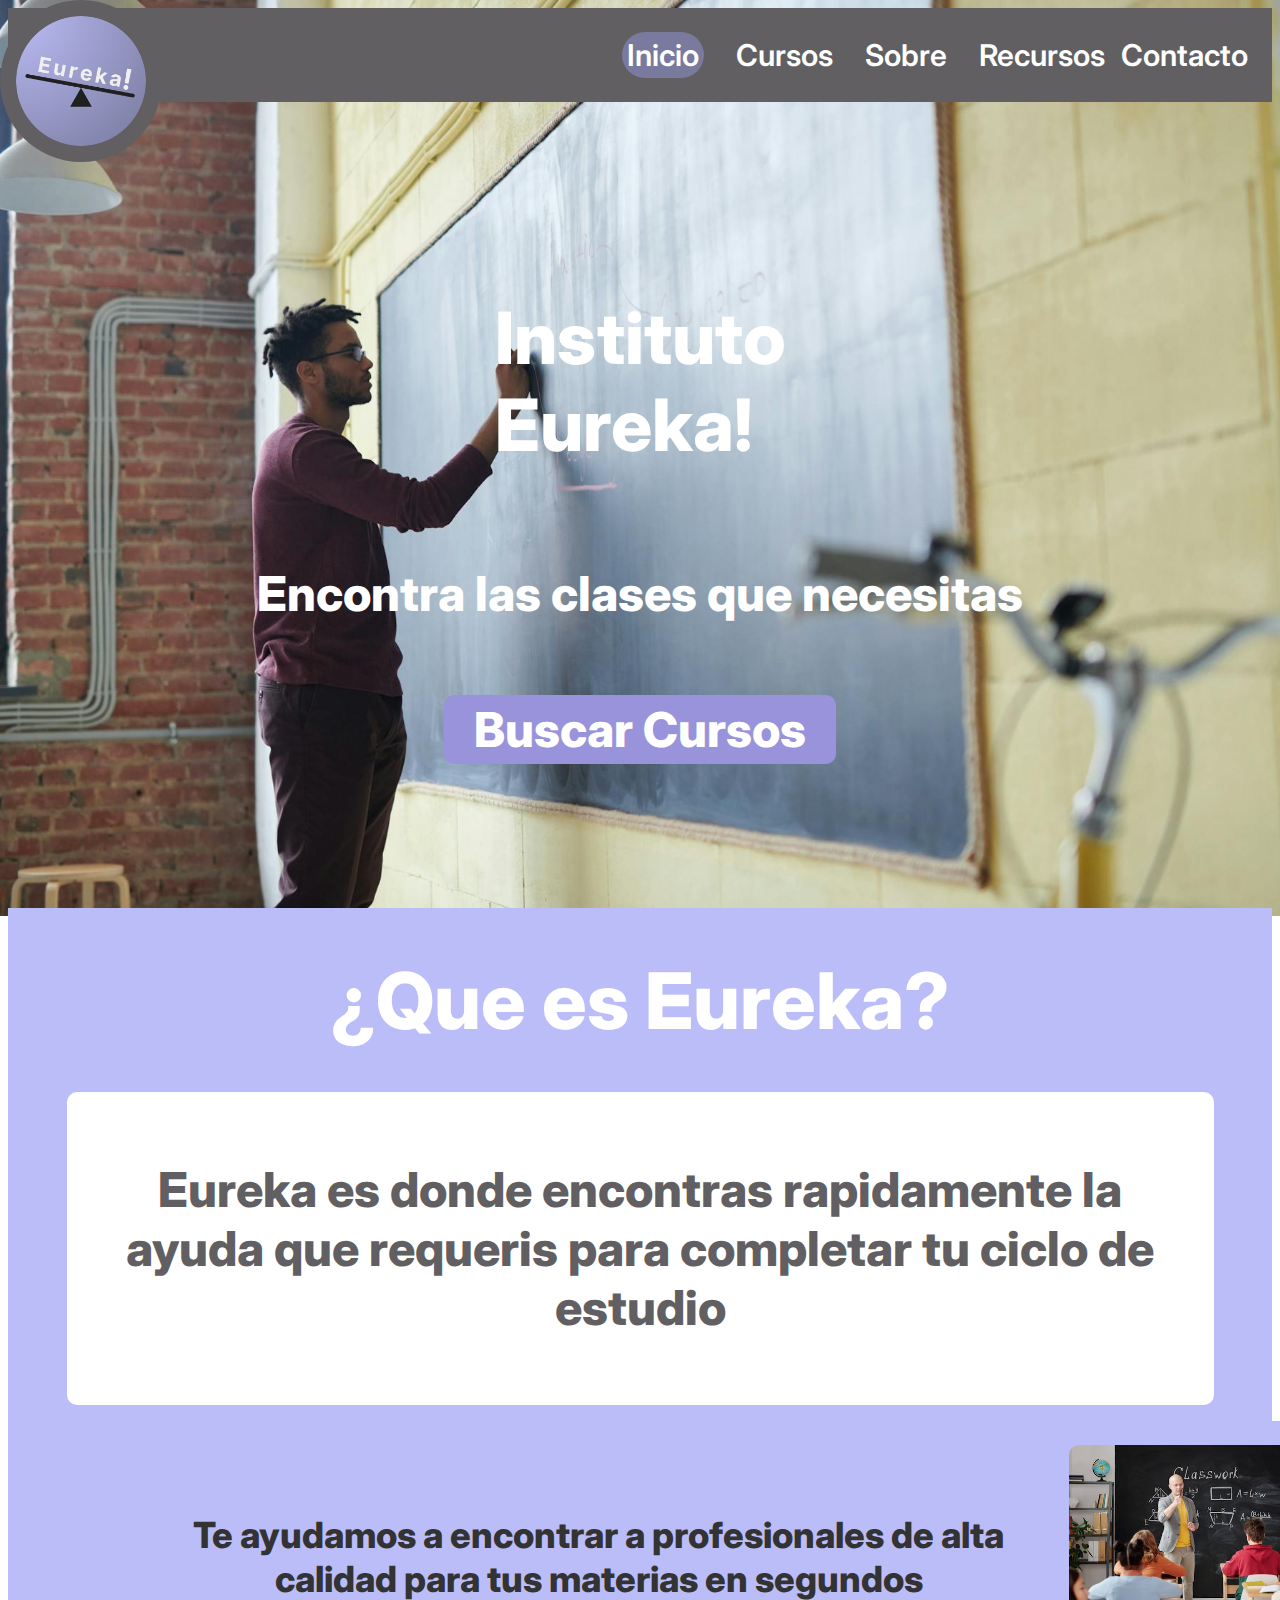
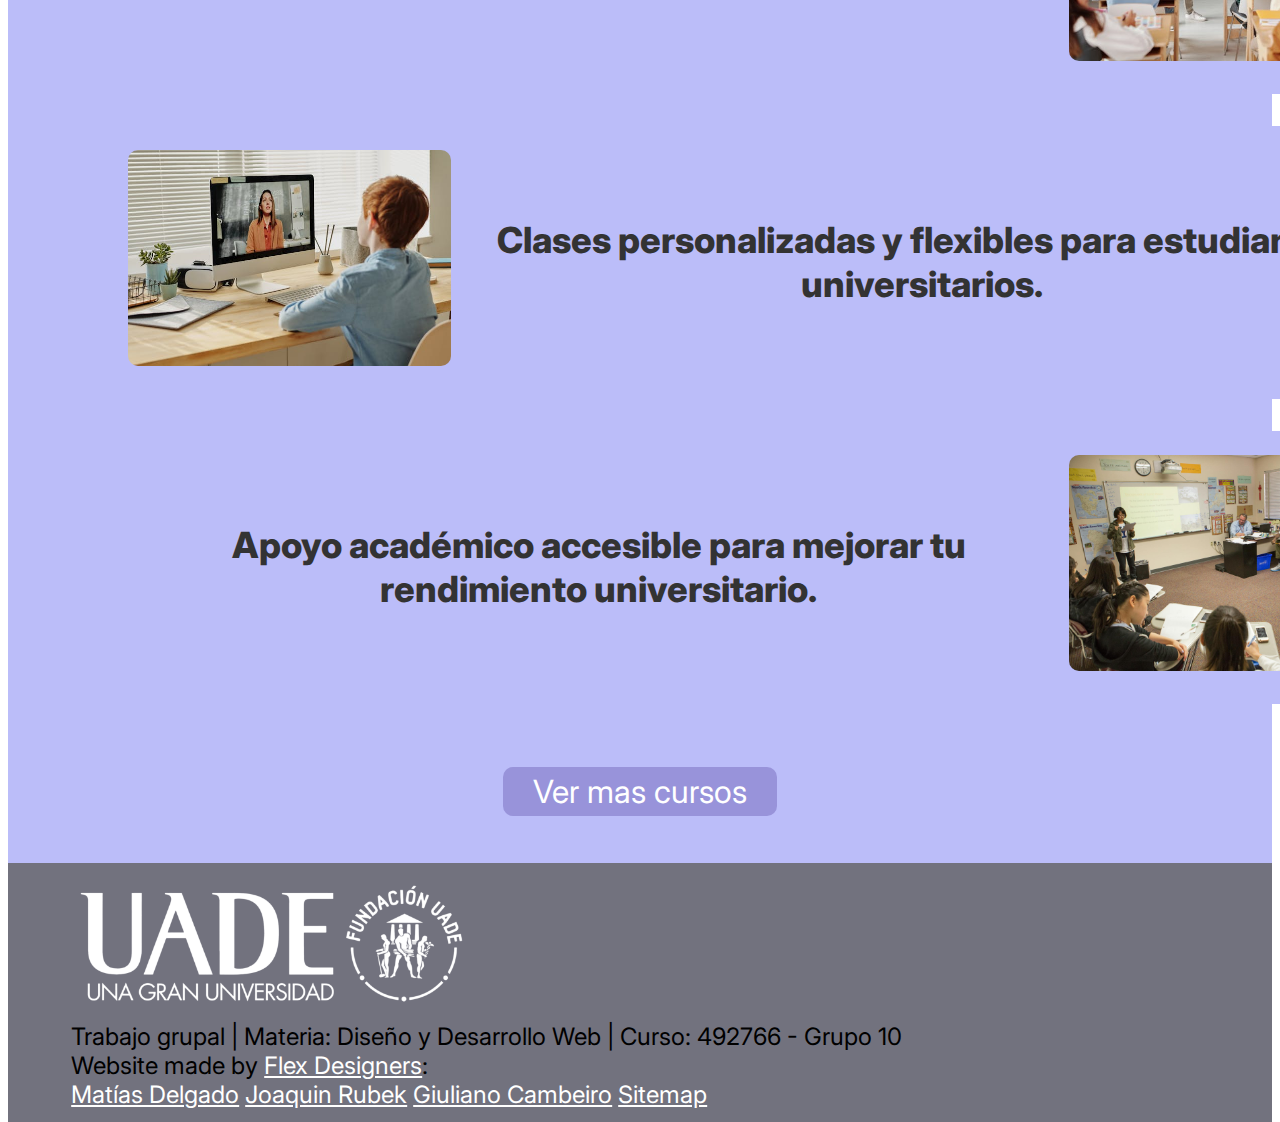
==== index.html @ 237bd8a9 "Creando footer nuevo" ====
<!DOCTYPE html>
<html lang="es">
  <head>
    <meta charset="UTF-8" />
    <meta name="viewport" content="width=device-width, initial-scale=1.0" />
    <link rel="icon" href="./assets/images/logo.ico" />
    <title>Inicio | Eureka!</title>
    <link rel="stylesheet" href="./styles/index.css" />
    <link rel="stylesheet" href="./styles/header.css" />
    <link rel="stylesheet" href="./styles/footer.css" />
    <link rel="stylesheet" href="./styles/general.css" />
  </head>
  <body class="container-general">
    <hgroup class="main-flex">
      <header class="header-mobile">
        <div
          class="collapse header-broad-container"
          id="navbarToggleExternalContent"
        >
          <ul class="header--container">
            <li class="active-menu"><a href="">Inicio</a></li>
            <li><a href="./pages/courses_tutors.html">Cursos</a></li>
            <li><a href="./pages/about.html">Sobre</a></li>
            <li><a href="./pages/resources.html">Recursos</a></li>
            <li><a href="./pages/faq_contact.html">Contacto</a></li>
          </ul>
        </div>
        <nav class="navbar navbar-dark">
          <div class="container-fluid header-collapsed-container">
            <button
              class="navbar-toggler"
              type="button"
              data-bs-toggle="collapse"
              data-bs-target="#navbarToggleExternalContent"
              aria-controls="navbarToggleExternalContent"
              aria-expanded="false"
              aria-label="Toggle navigation"
            >
              <span class="navbar-toggler-icon"></span>
            </button>
            <a href=""
              ><img src="./assets/images/logo.png" alt="logotipo de eureka"
            /></a>
          </div>
        </nav>
      </header>

      <header class="header-desktop">
        <nav class="header-desktop-container">
          <a href=""
            ><img src="./assets/images/logo.png" alt="logotipo de eureka"
          /></a>

          <ul class="header--container">
            <li class="active-menu"><a href="">Inicio</a></li>
            <li><a href="./pages/courses_tutors.html">Cursos</a></li>
            <li><a href="./pages/about.html">Sobre</a></li>
            <li><a href="./pages/resources.html">Recursos</a></li>
            <li><a href="./pages/faq_contact.html">Contacto</a></li>
          </ul>
        </nav>
      </header>

      <article class="wordings-container">
        <h1>Instituto<br />Eureka!</h1>
        <h3>Encontra las clases que necesitas</h3>
        <button>Buscar Cursos</button>
      </article>

      <!-- Empty div for flex positioning -->
      <div></div>
    </hgroup>
    <section class="info-container">
      <div id="eureka">
        <h2>¿Que es Eureka?</h2>
      </div>
      <div id="eureka-content">
        <p>
          Eureka es donde encontras rapidamente la ayuda que requeris para
          completar tu ciclo de estudio
        </p>
      </div>
      <div class="info-container--item">
        <div class="info-container--item-image">
          <img src="./assets/images/index/class.jpg" />
        </div>
        <div class="info-container--item-text">
          <p>
            Te ayudamos a encontrar a profesionales de alta calidad para tus
            materias en segundos
          </p>
        </div>
      </div>
      <div class="info-container--item">
        <div class="info-container--item-image">
          <img src="./assets/images/index/student.jpg" />
        </div>
        <div class="info-container--item-text">
          <p>
            Clases personalizadas y flexibles para estudiantes universitarios.
          </p>
        </div>
      </div>
      <div class="info-container--item">
        <div class="info-container--item-image">
          <img src="./assets/images/index/room_class.jpg" />
        </div>
        <div class="info-container--item-text">
          <p>
            Apoyo académico accesible para mejorar tu rendimiento universitario.
          </p>
        </div>
      </div>
      <div class="info-container-btn">
        <button class="button">Ver mas cursos</button>
      </div>
    </section>

    <footer class="footer-color">
      <div class="w-100">
        <div class="d-flex justify-content-between">
          <img
            src="./assets/images/logo-uade.png"
            alt="Logo de Universidad Argentina de la Empresa"
          />
          <p>
            Trabajo grupal | Materia: Diseño y Desarrollo Web | Curso: 492766 -
            Grupo 10
          </p>
        </div>
        <div class="d-flex justify-content-between">
          <p>
            Website made by
            <a
              href="https://mdelgadouade.github.io/DyDWeb_grupo10_servicios-profesionales/"
              target="_blank"
              >Flex Designers</a
            >:
          </p>
          <a
            href="https://mdelgadouade.github.io/SitioPortfolio/"
            target="_blank"
            >Matías Delgado</a
          >
          <a href="https://joacoru.github.io/tpo2/" target="_blank"
            >Joaquin Rubek</a
          >
          <a href="https://giuliano-camb.github.io/Portfolio--/" target="_blank"
            >Giuliano Cambeiro</a
          >
          <a href="./pages/sitemap.html">Sitemap</a>
        </div>
      </div>
    </footer>

    <link
      href="https://cdn.jsdelivr.net/npm/bootstrap@5.0.2/dist/css/bootstrap.min.css"
      rel="stylesheet"
      integrity="sha384-EVSTQN3/azprG1Anm3QDgpJLIm9Nao0Yz1ztcQTwFspd3yD65VohhpuuCOmLASjC"
      crossorigin="anonymous"
    />
    <script
      src="https://cdn.jsdelivr.net/npm/bootstrap@5.0.2/dist/js/bootstrap.bundle.min.js"
      integrity="sha384-MrcW6ZMFYlzcLA8Nl+NtUVF0sA7MsXsP1UyJoMp4YLEuNSfAP+JcXn/tWtIaxVXM"
      crossorigin="anonymous"
    ></script>
  </body>
</html>
---- styles/index.css ----
.container-general {
  background-position: top;
  background-image: url(../assets/images/index.jpg);
}

.wordings-container button {
  margin-top: 24px;
  font-weight: 800;
  padding: 5%;
  background-color: #9893da;
  border: none;
  font-size: 48px;
  padding: 5px 30px;
  color: #fff;
  border-radius: 10px;
}

.button {
  font-size: 48px;
  color: #fff;
  background-color: #9893da;
  border: none;
  padding: 5px 30px;
  border-radius: 10px;
}

.info-container {
  display: flex;
  flex-direction: column;
  width: 100%;
  text-align: center;
  background-color: #bbbdf9;
}

#eureka {
  display: flex;
  align-items: center;
  justify-content: center;
  padding: 32px;
  height: 120px;
}

#eureka h2 {
  font-size: 32px;
  font-weight: 800;
  color: #fff;
}

#eureka-content {
  background-color: #fff;
  padding: 20px 18px;
  color: #625f63;
  font-weight: 800;
}

.info-container--item {
  display: flex;
  flex-direction: column;
  width: 100%;
  background-color: #bbbdf9;
  padding: 0 24px;
}

.info-container--item-image img {
  width: 323px;
  height: 216px;
  border-radius: 10px;
}

.info-container--item-image {
  margin: 24px 0;
}

.info-container--item-text {
  color: #333;
  font-weight: 800;
  line-height: 1.2;
  padding: 0 16px;
}

.info-container-btn {
  display: flex;
  align-items: center;
  justify-content: center;
  padding: 47px;
}

.info-container-btn button {
  font-size: 32px;
}

@media only screen and (min-width: 950px) {
  .info-container--item {
    flex-direction: row;
    align-items: center;
    padding: 0 120px;
    font-size: 36px;
    margin-top: 16px;
    margin-bottom: 16px;
  }

  section .info-container--item:nth-of-type(odd) {
    display: flex;
    flex-direction: row-reverse;
  }

  #eureka-content {
    max-width: 1111px;
    border-radius: 10px;
    align-self: center;
    font-size: 48px;
    font-weight: 800;
  }

  #eureka h2 {
    font-size: 78px;
    font-weight: 800;
  }
}
---- styles/header.css ----
.header-mobile {
  width: 100%;
  background-color: #625f63;
}

.header-desktop {
  width: 100%;
  display: none;
  background-color: #625f63;
}

.header-collapsed-container {
  display: flex;
  flex-direction: row-reverse;
  padding: 0 !important;
  margin: 0 !important;
}

.header-collapsed-container img {
  width: clamp(80px, 10%, 140px);
  position: absolute;
  top: 0;
  left: 0;
  padding: 0.5rem;
  border-radius: 100%;
  background-color: #625f63;
}

.header-broad-container {
  background-color: #625f63;
  padding: 16px;
}

.header-broad-container ul {
  display: flex;
  flex-direction: column;
  text-decoration: none;
  font-weight: 600;
  font-size: 16px;
  list-style-type: none;
}

.header--container li {
  list-style-type: none;
  margin: 4px 0;
}

.header--container a {
  text-decoration: none;
  color: #fff;
}

.navbar {
  background-color: #625f63;
  padding: 0 !important;
}

.navbar-dark .navbar-toggler-icon {
  height: 50px;
}

.navbar-dark .navbar-toggler {
  border: none !important;
}

@media only screen and (min-width: 950px) {
  .header-mobile {
    display: none;
  }

  .header-desktop {
    display: flex;
  }

  .header-desktop-container {
    display: flex;
    flex-direction: row;
    justify-content: flex-end;
    width: 100%;
    padding: 1.5rem;
  }

  .header-desktop-container img {
    width: clamp(130px, 10%, 140px);
    position: absolute;
    top: 0;
    left: 0;
    padding: 1rem;
    border-radius: 100%;
    background-color: #625f63;
  }

  .header--container {
    display: flex;
    flex-direction: row;
    font-size: 30px;
    align-items: center;
    padding: 0;
    margin: 0;
  }

  .header--container li {
    margin: 0 16px;
    font-weight: 600;
  }
  .header--container li:last-child {
    margin: 0;
  }

  .active-menu {
    background-color: #797a9e;
    padding: 5px;
    border-radius: 50px;
  }
}
---- styles/footer.css ----
footer {
  font-size: 1.5rem;
  display: flex;
  position: static;
  padding: 1% 5%;
  justify-content: space-between;
  bottom: 0;
}
footer img {
  width: 400px;
}
footer p {
  margin: 0;
  padding: 0;
}

footer a {
  color: #fff;
}

.footer-color {
  background-color: #72727e;
}
---- styles/general.css ----
@font-face {
  font-family: "Inter";
  src: url(../assets/fonts/inter-variable.ttf);
}
@font-face {
  font-family: "Inter";
  font-style: italic;
  src: url(../assets/fonts/inter-italic-variable.ttf);
}
@font-face {
  font-family: "Inter Tight";
  src: url(../assets/fonts/interTight-variable.ttf);
}
@font-face {
  font-family: "Inter Tight";
  font-style: italic;
  src: url(../assets/fonts/interTight-italic-variable.ttf);
}

* {
  font-family: "Inter" !important;
}

.background-color-primary {
  background-color: #bbbdf6;
}

.main-flex {
  display: flex;
  flex-direction: column;
  align-items: center;
  height: 100vh;
  justify-content: space-between;
}

.container-general {
  height: 100vh;
  background-size: cover;
  background-position: center;
  background-repeat: no-repeat;
}

.container-flex {
  display: flex;
  flex-direction: column;
  justify-content: center;
  align-items: center;
}

.container-flex-padded {
  display: flex;
  flex-direction: column;
  padding: 3% 5%;
}
.flex-center {
  align-self: center;
}

.wordings-container,
.wordings-container-main {
  color: #fff;
  display: flex;
  flex-direction: column;
  justify-content: center;
  align-items: center;
  font-weight: 800 !important;
}

.wordings-container-main {
  text-shadow: 2px 2px 4px rgba(0, 0, 0, 0.2);
}

.wordings-container h1 {
  font-weight: 800;
  font-size: 72px;
}

.wordings-container h3 {
  text-align: center;
  font-weight: 800;
  font-size: 48px;
}
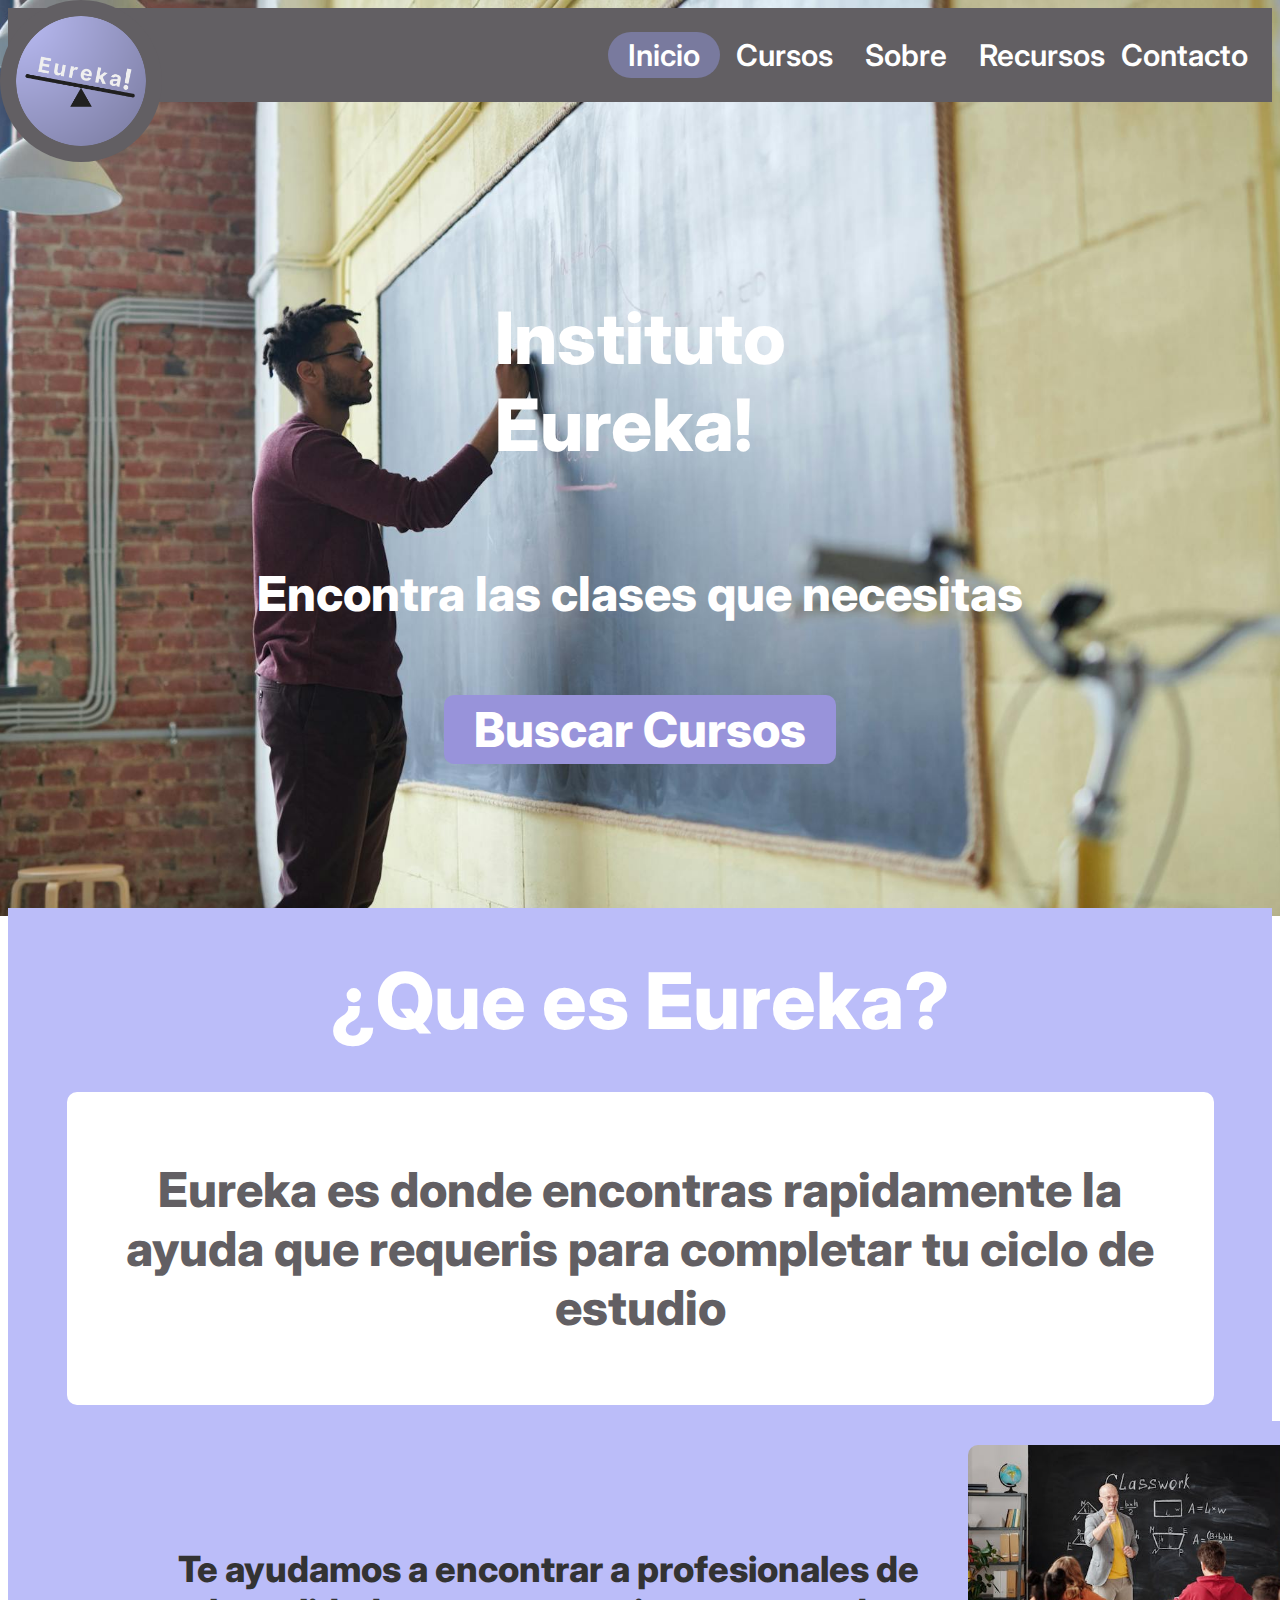
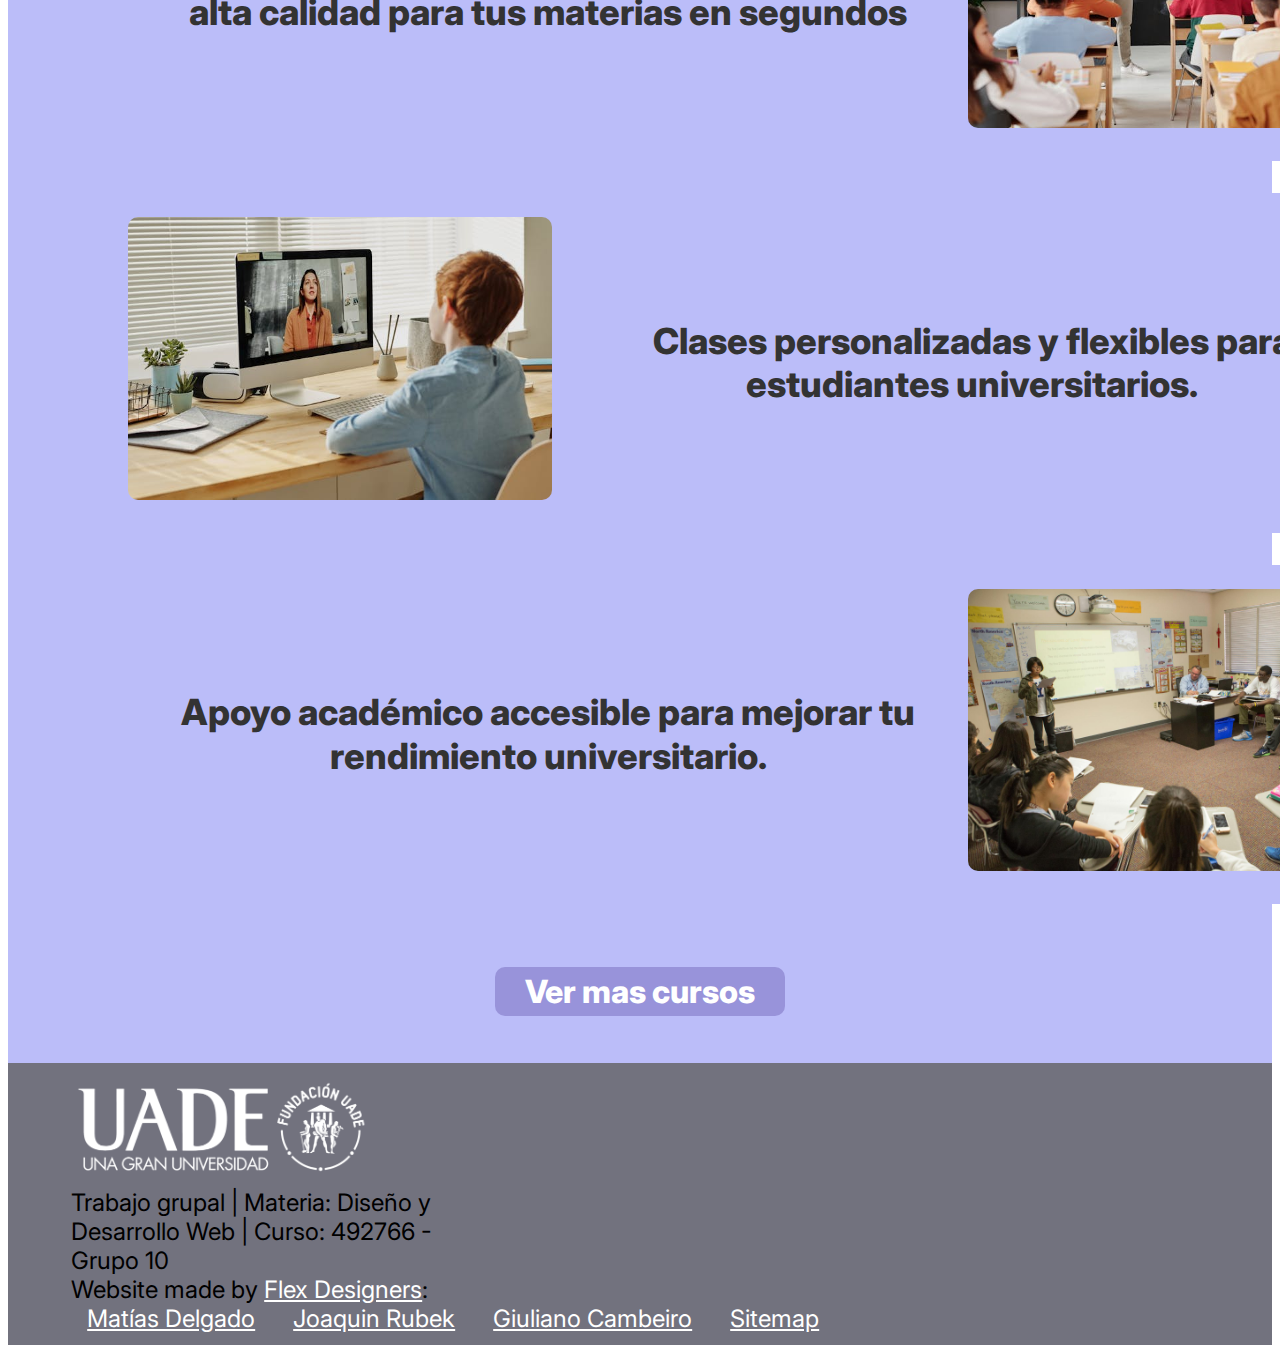
==== commit 1d6b7139: "Modificado los footer para que sean responsive, modificado index para mejorar responsiveness, ajusta" ====
--- a/index.html
+++ b/index.html
@@ -118,7 +118,7 @@
 
     <footer class="footer-color">
       <div class="w-100">
-        <div class="d-flex justify-content-between">
+        <div class="d-flex flex-wrap justify-content-between">
           <img
             src="./assets/images/logo-uade.png"
             alt="Logo de Universidad Argentina de la Empresa"
@@ -128,7 +128,7 @@
             Grupo 10
           </p>
         </div>
-        <div class="d-flex justify-content-between">
+        <div class="d-flex flex-wrap justify-content-between">
           <p>
             Website made by
             <a
--- a/styles/index.css
+++ b/styles/index.css
@@ -63,7 +63,6 @@
 
 .info-container--item-image img {
   width: 323px;
-  height: 216px;
   border-radius: 10px;
 }
 
@@ -86,6 +85,8 @@
 }
 
 .info-container-btn button {
+  font-weight: 800;
+
   font-size: 32px;
 }
 
@@ -97,6 +98,15 @@
     font-size: 36px;
     margin-top: 16px;
     margin-bottom: 16px;
+  }
+
+  .info-container--item-text {
+    padding: 0 48px;
+  }
+
+  .info-container--item-image img {
+    width: 424px;
+    border-radius: 10px;
   }
 
   section .info-container--item:nth-of-type(odd) {
@@ -117,3 +127,17 @@
     font-weight: 800;
   }
 }
+
+@media only screen and (min-width: 1400px) {
+  .info-container--item {
+    padding: 0 240px;
+  }
+  .info-container--item-image img {
+    width: 525px;
+    border-radius: 10px;
+  }
+
+  .info-container-btn button {
+    font-size: 48px;
+  }
+}
--- a/styles/header.css
+++ b/styles/header.css
@@ -47,7 +47,7 @@
 
 .header--container a {
   text-decoration: none;
-  color: #fff;
+  color: #fff !important;
 }
 
 .navbar {
@@ -107,9 +107,10 @@
     margin: 0;
   }
 
-  .active-menu {
+  li.active-menu {
+    margin: 0;
     background-color: #797a9e;
-    padding: 5px;
+    padding: 5px 20px;
     border-radius: 50px;
   }
 }
--- a/styles/footer.css
+++ b/styles/footer.css
@@ -1,5 +1,5 @@
 footer {
-  font-size: 1.5rem;
+  font-size: 1rem;
   display: flex;
   position: static;
   padding: 1% 5%;
@@ -7,17 +7,60 @@
   bottom: 0;
 }
 footer img {
-  width: 400px;
+  margin-right: 1rem;
+  width: 45%;
 }
 footer p {
   margin: 0;
   padding: 0;
 }
 
+footer img + p {
+  width: 50%;
+  font-size: 0.8rem;
+}
+
 footer a {
+  margin: 0 1rem;
   color: #fff;
+}
+
+footer p > a {
+  margin: 0;
 }
 
 .footer-color {
   background-color: #72727e;
 }
+
+@media only screen and (min-width: 730px) {
+  footer img {
+    width: 35%;
+  }
+  footer p {
+    font-size: 1rem;
+  }
+}
+
+@media only screen and (min-width: 970px) {
+  footer {
+    font-size: 1.2rem;
+  }
+  footer img + p,
+  footer p {
+    font-size: 1.2rem;
+  }
+}
+
+@media only screen and (min-width: 1200px) {
+  footer {
+    font-size: 1.5rem;
+  }
+  footer img + p,
+  footer p {
+    font-size: 1.5rem;
+  }
+  footer img {
+    width: 300px;
+  }
+}
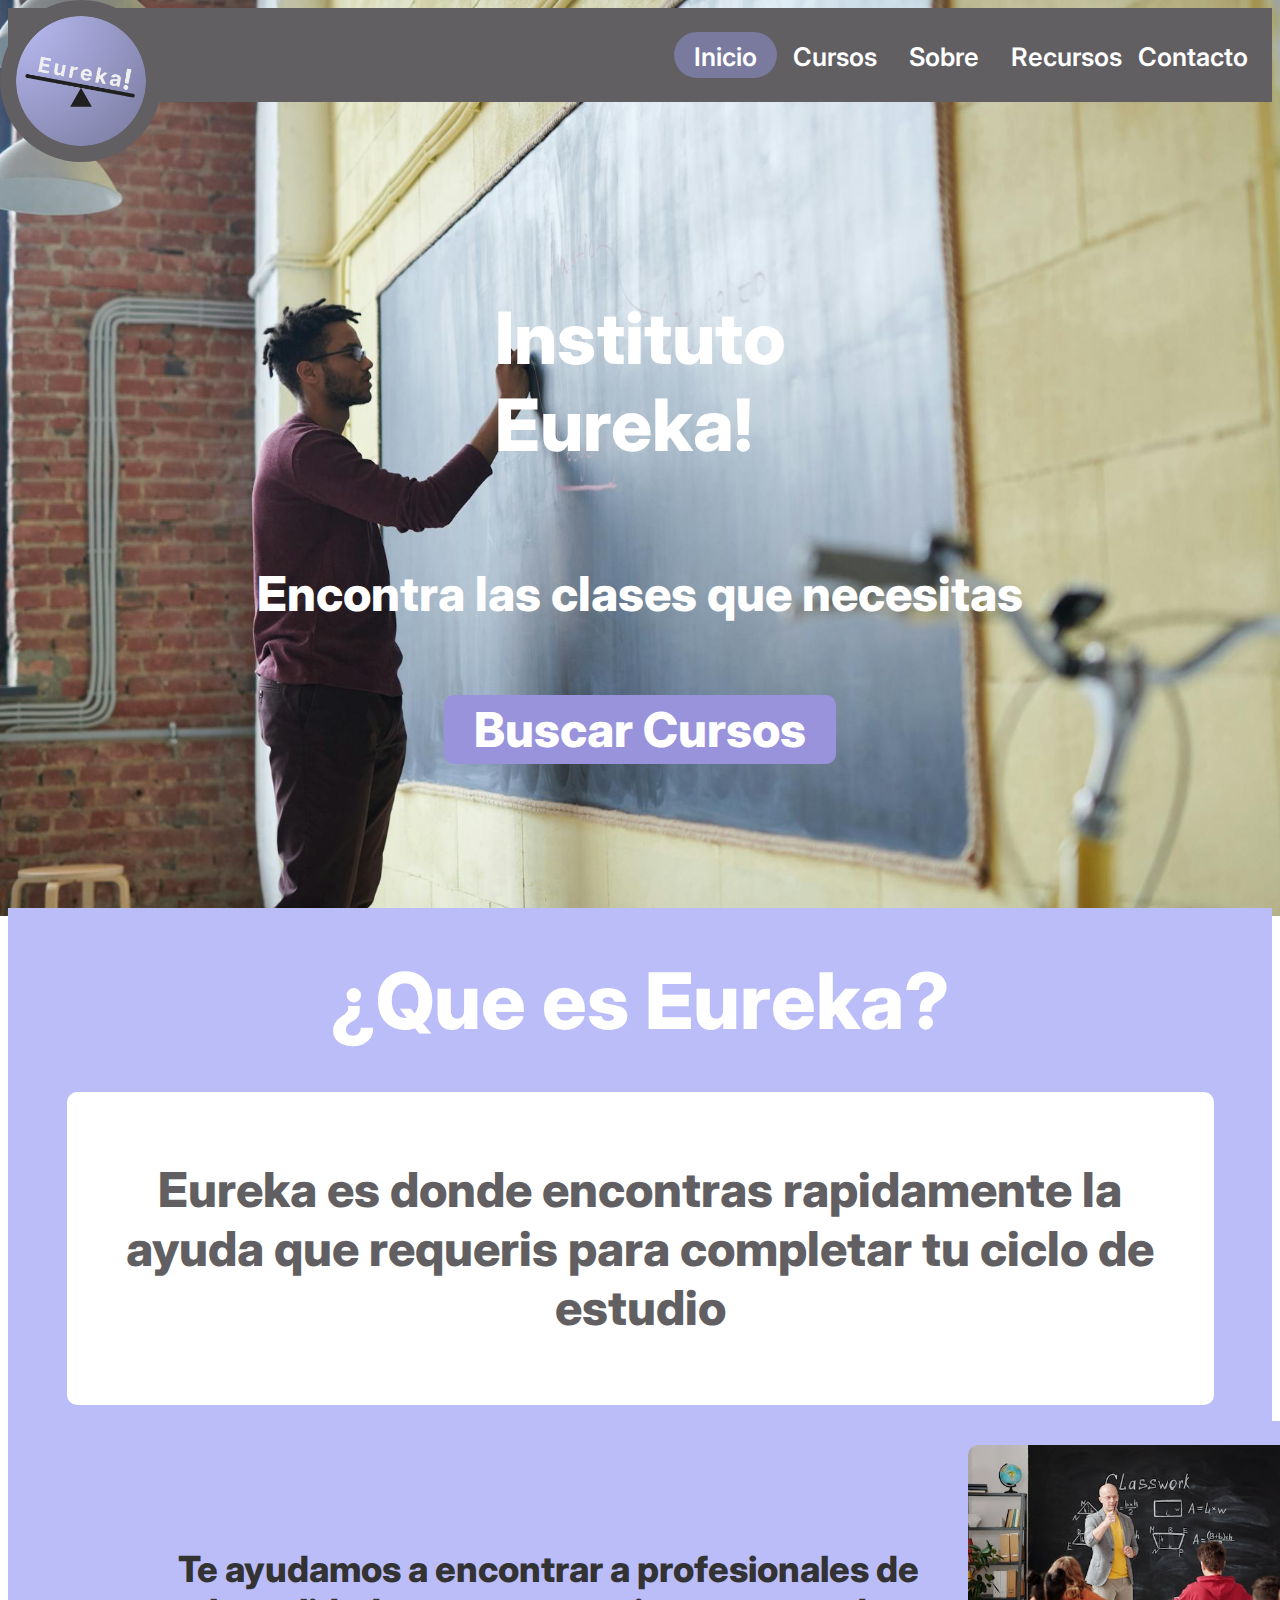
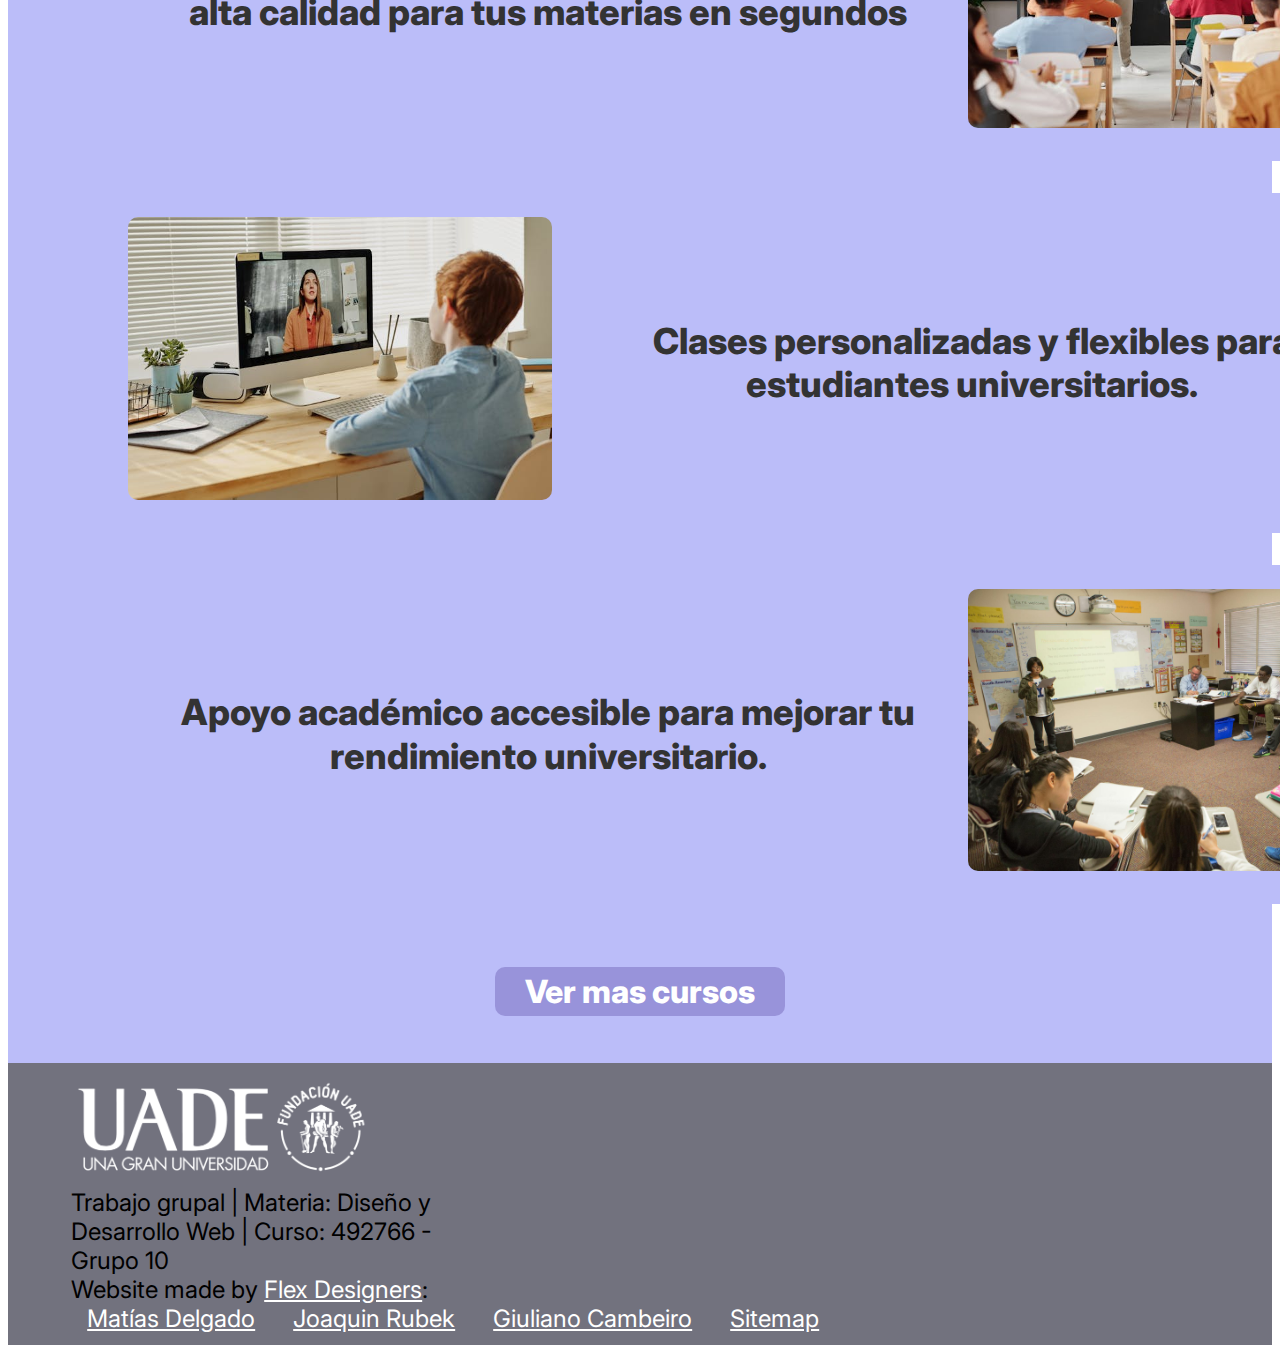
==== commit 37355902: "cambio de link personal en las paginas" ====
--- a/index.html
+++ b/index.html
@@ -145,7 +145,7 @@
           <a href="https://joacoru.github.io/tpo2/" target="_blank"
             >Joaquin Rubek</a
           >
-          <a href="https://giuliano-camb.github.io/Portfolio--/" target="_blank"
+          <a href="https://giuliano-camb.github.io/TPO2/" target="_blank"
             >Giuliano Cambeiro</a
           >
           <a href="./pages/sitemap.html">Sitemap</a>
--- a/styles/header.css
+++ b/styles/header.css
@@ -46,6 +46,7 @@
 }
 
 .header--container a {
+  font-size: 1.6rem;
   text-decoration: none;
   color: #fff !important;
 }
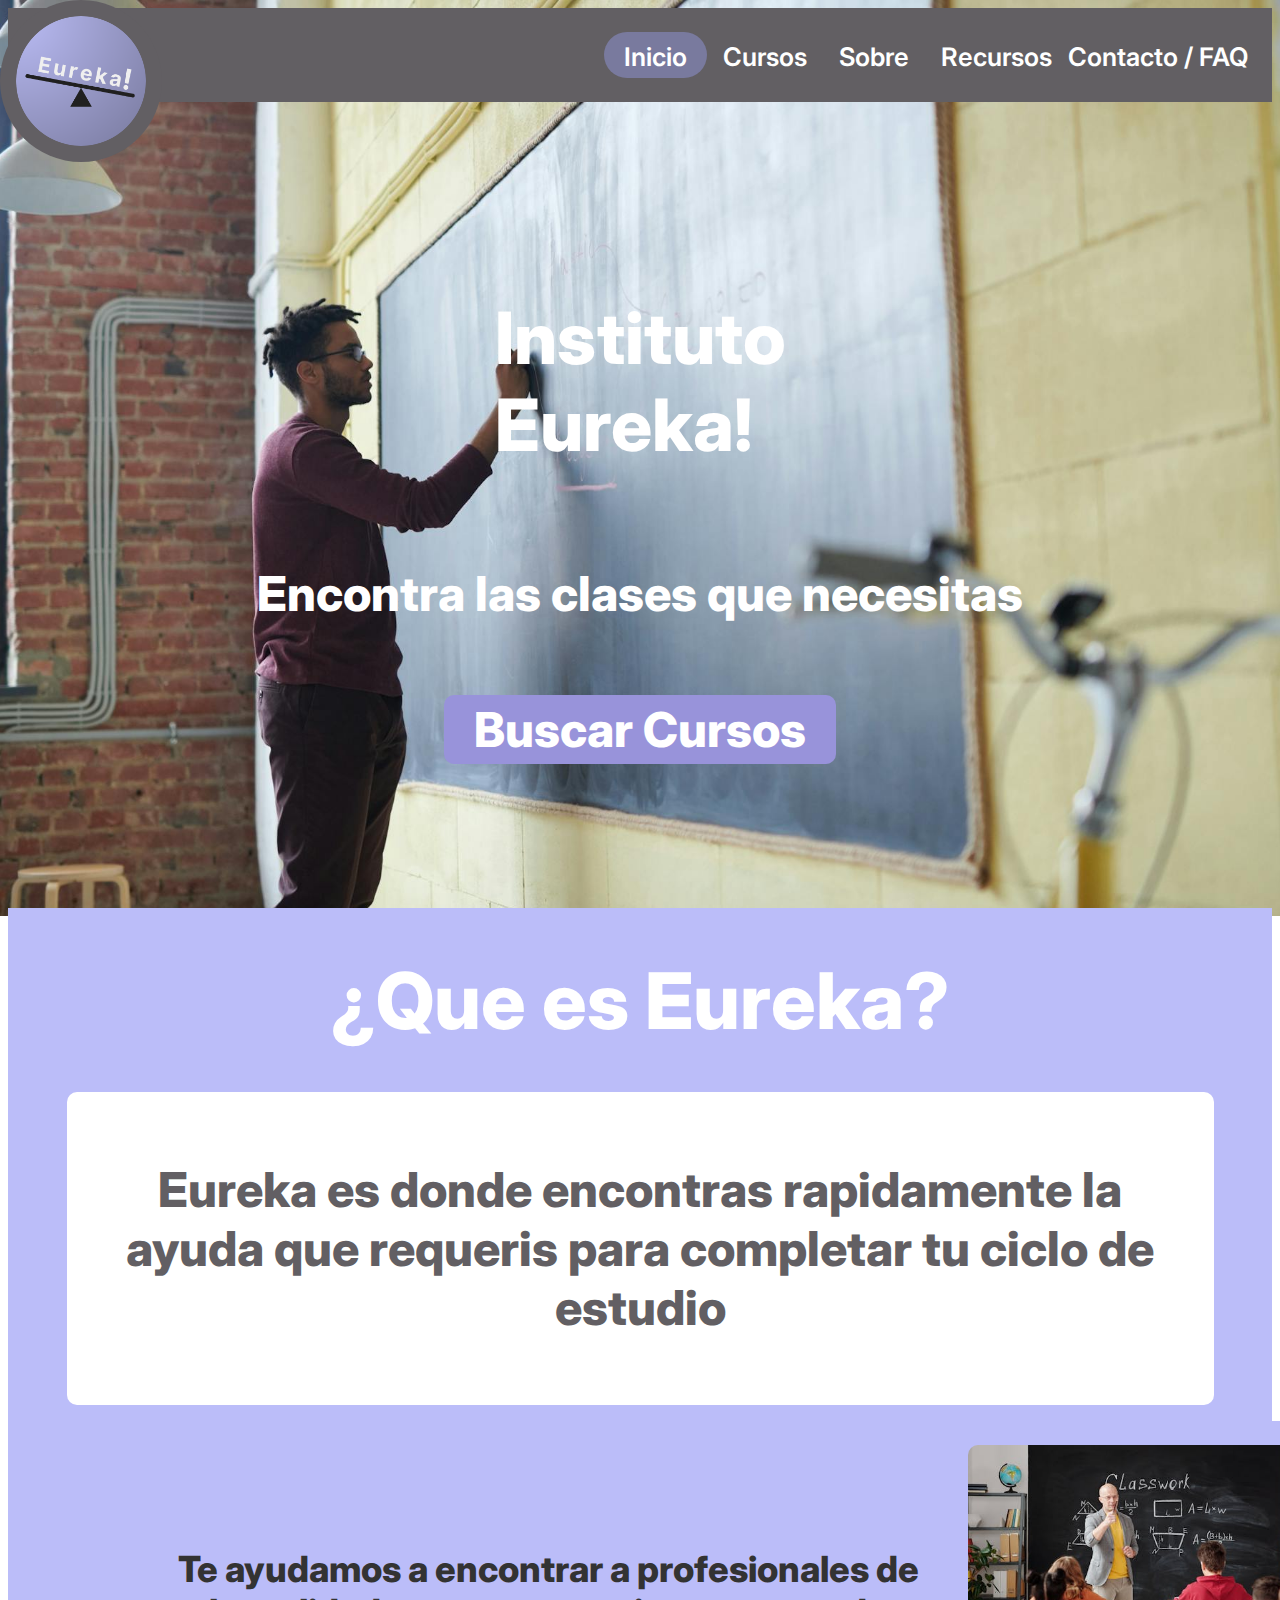
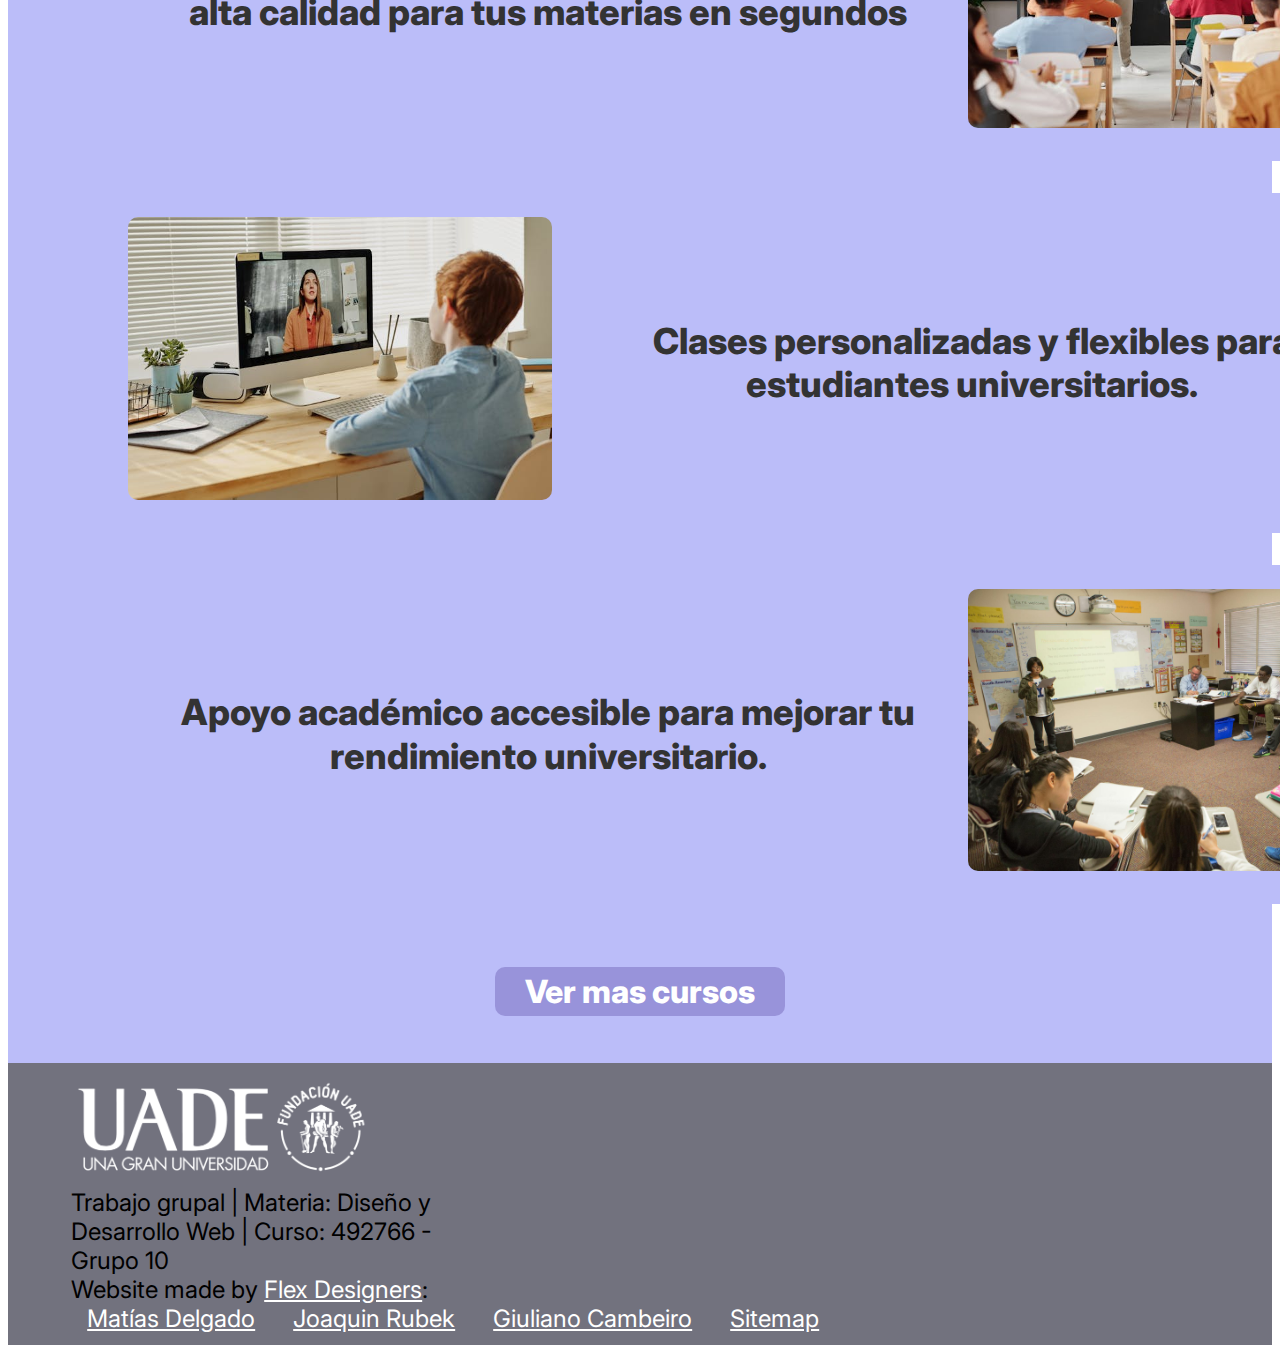
==== commit 845aad3c: "Añadido FAQ y Metodo de Pago" ====
--- a/index.html
+++ b/index.html
@@ -22,7 +22,7 @@
             <li><a href="./pages/courses_tutors.html">Cursos</a></li>
             <li><a href="./pages/about.html">Sobre</a></li>
             <li><a href="./pages/resources.html">Recursos</a></li>
-            <li><a href="./pages/faq_contact.html">Contacto</a></li>
+            <li><a href="./pages/faq_contact.html">Contacto / FAQ</a></li>
           </ul>
         </div>
         <nav class="navbar navbar-dark">
@@ -56,7 +56,7 @@
             <li><a href="./pages/courses_tutors.html">Cursos</a></li>
             <li><a href="./pages/about.html">Sobre</a></li>
             <li><a href="./pages/resources.html">Recursos</a></li>
-            <li><a href="./pages/faq_contact.html">Contacto</a></li>
+            <li><a href="./pages/faq_contact.html">Contacto / FAQ</a></li>
           </ul>
         </nav>
       </header>
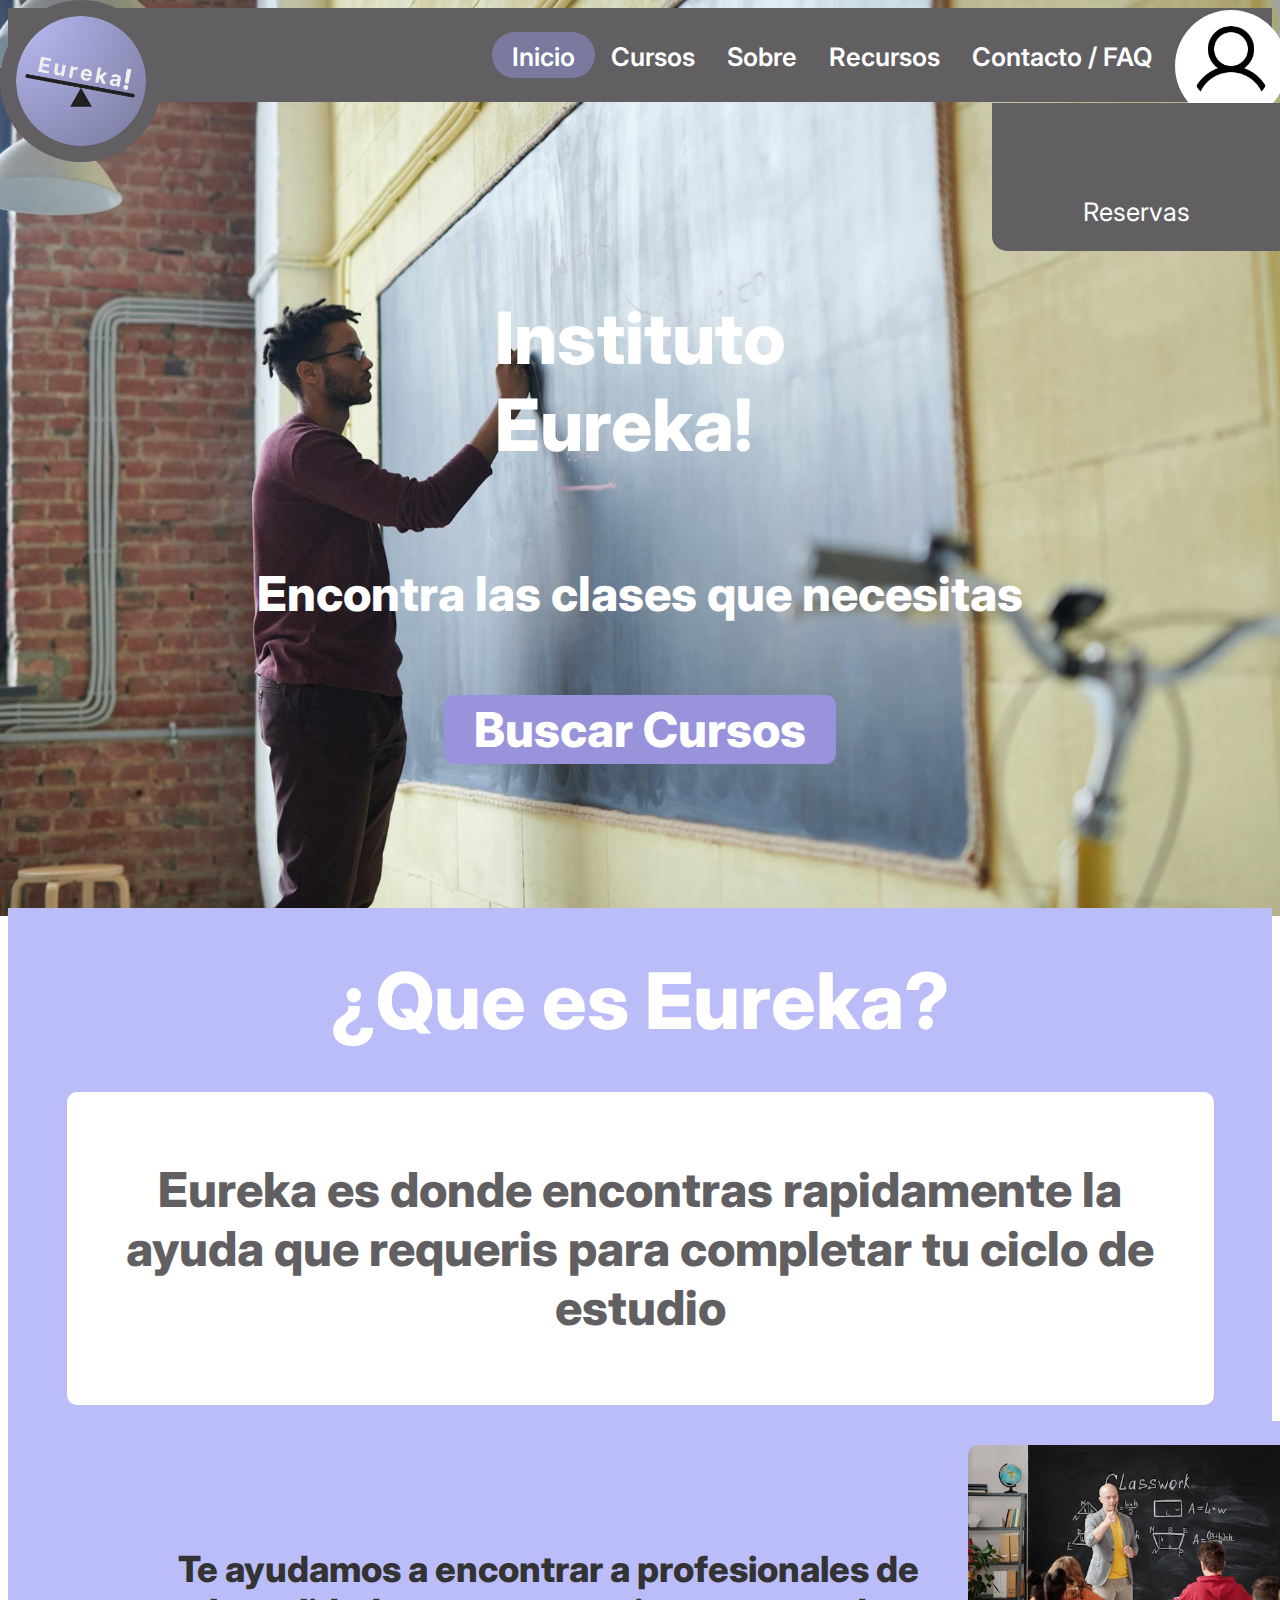
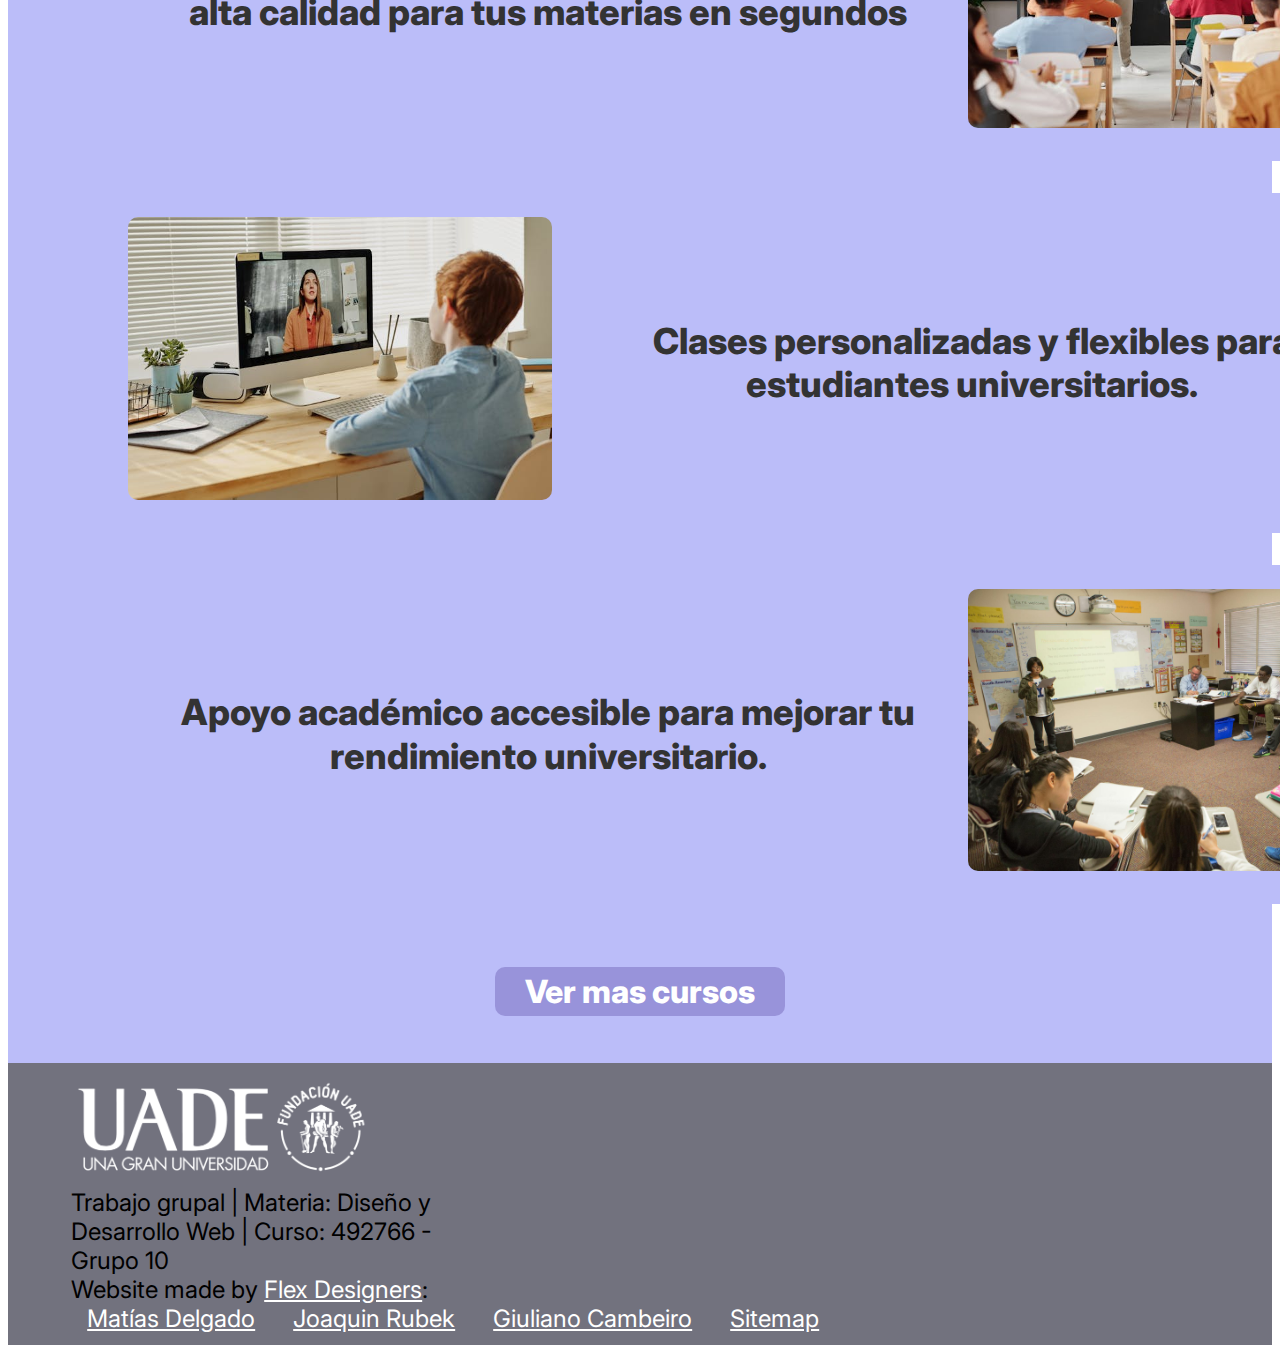
==== commit e287e80a: "Agregado menu de simulacion de inicio de sesion y pagina de reserva" ====
--- a/index.html
+++ b/index.html
@@ -23,6 +23,7 @@
             <li><a href="./pages/about.html">Sobre</a></li>
             <li><a href="./pages/resources.html">Recursos</a></li>
             <li><a href="./pages/faq_contact.html">Contacto / FAQ</a></li>
+            <li><a href="">Reservas</a></li>
           </ul>
         </div>
         <nav class="navbar navbar-dark">
@@ -57,7 +58,16 @@
             <li><a href="./pages/about.html">Sobre</a></li>
             <li><a href="./pages/resources.html">Recursos</a></li>
             <li><a href="./pages/faq_contact.html">Contacto / FAQ</a></li>
+            <li class="push-left">
+              <img
+                src="./assets/images/user.png"
+                alt="Representacion de Usuario"
+              />
+            </li>
           </ul>
+          <div class="hidden-menu">
+            <a href="./pages/reserves.html">Reservas</a>
+          </div>
         </nav>
       </header>
 
--- a/styles/header.css
+++ b/styles/header.css
@@ -45,7 +45,8 @@
   margin: 4px 0;
 }
 
-.header--container a {
+.header--container a,
+.hidden-menu a {
   font-size: 1.6rem;
   text-decoration: none;
   color: #fff !important;
@@ -62,6 +63,38 @@
 
 .navbar-dark .navbar-toggler {
   border: none !important;
+}
+
+.header--container li img {
+  background-color: #fff;
+  position: absolute;
+  left: 100vw;
+  margin-left: -105px;
+  margin-top: 10px;
+  width: 80px;
+  border-radius: 1000px;
+}
+
+.push-left {
+  width: 80px;
+}
+
+.hidden-menu {
+  display: flex;
+  position: absolute;
+  padding: 1.5rem;
+  top: 6.45rem;
+  right: 0;
+  width: 240px;
+  height: 100px;
+  background-color: #625f63;
+  flex-direction: column;
+  justify-content: flex-end;
+  border-radius: 0px 0px 0px 15px;
+}
+
+.hidden-menu a {
+  text-align: center;
 }
 
 @media only screen and (min-width: 950px) {
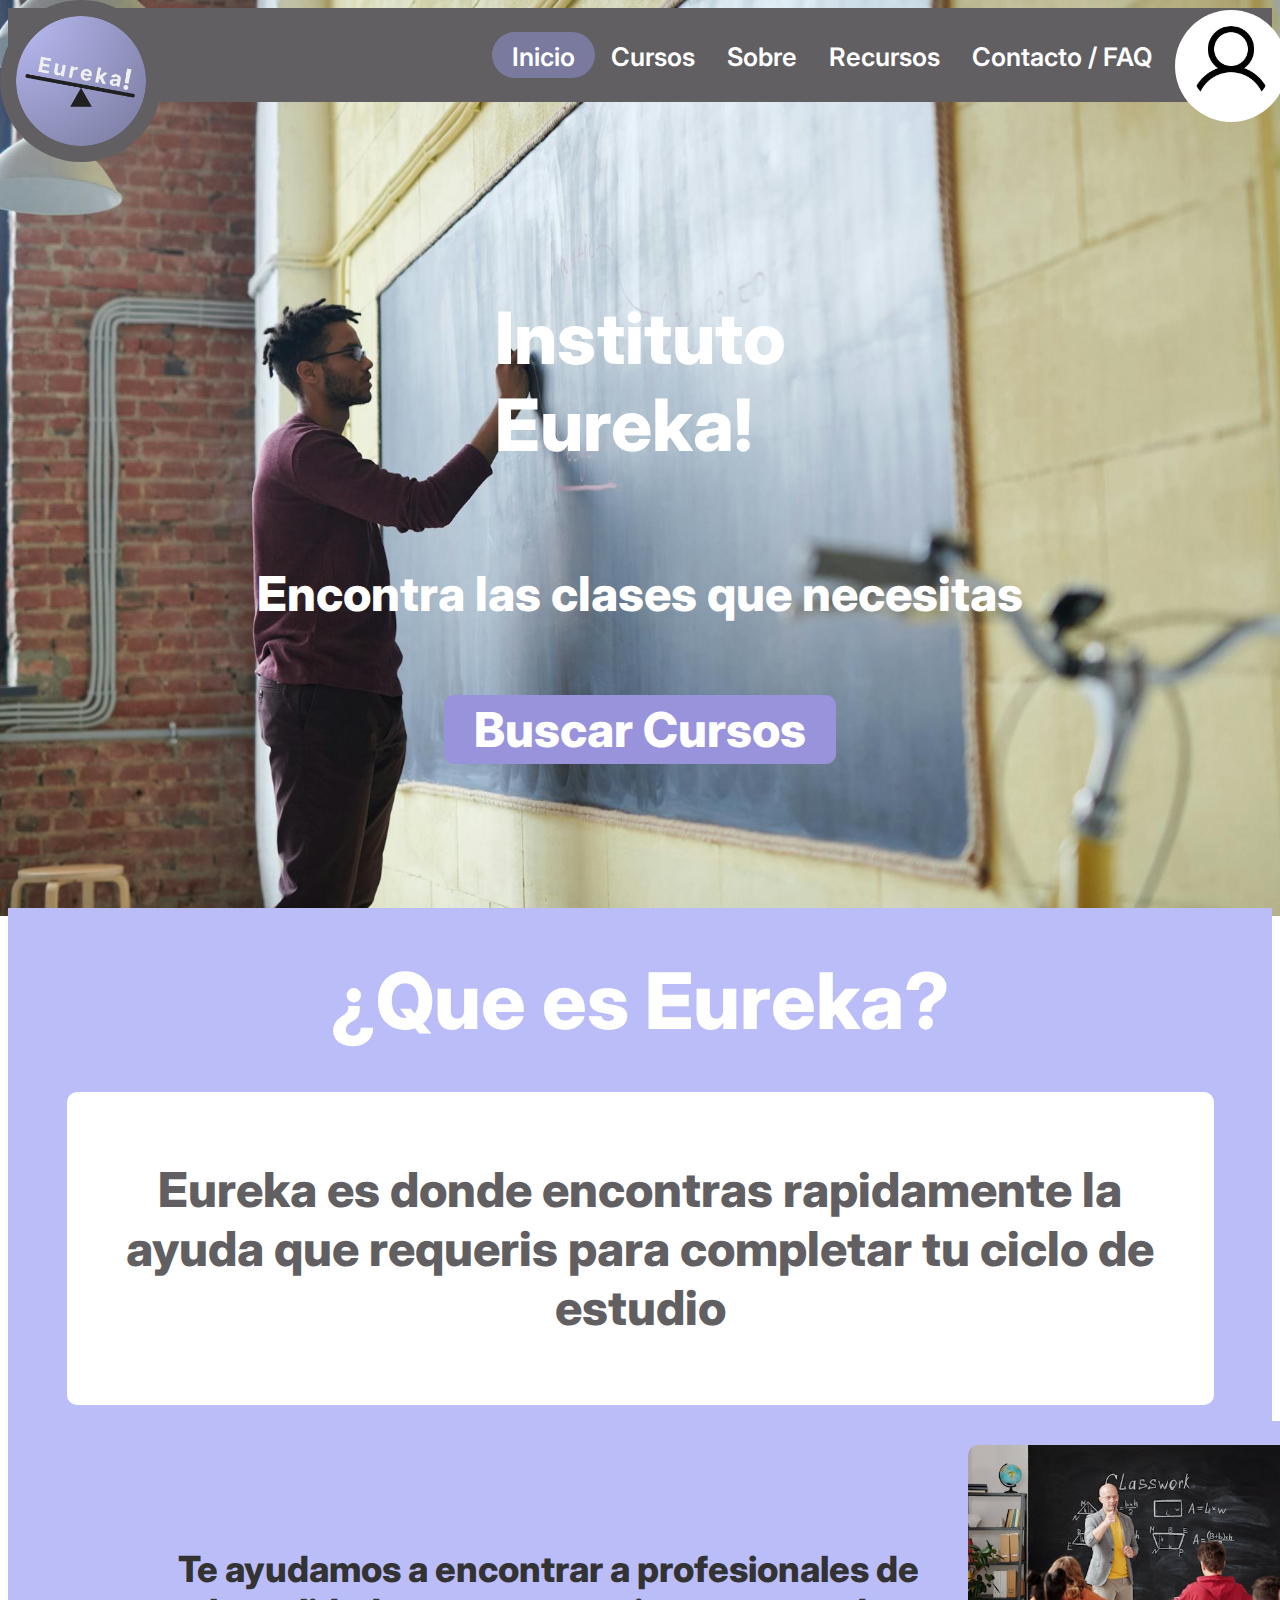
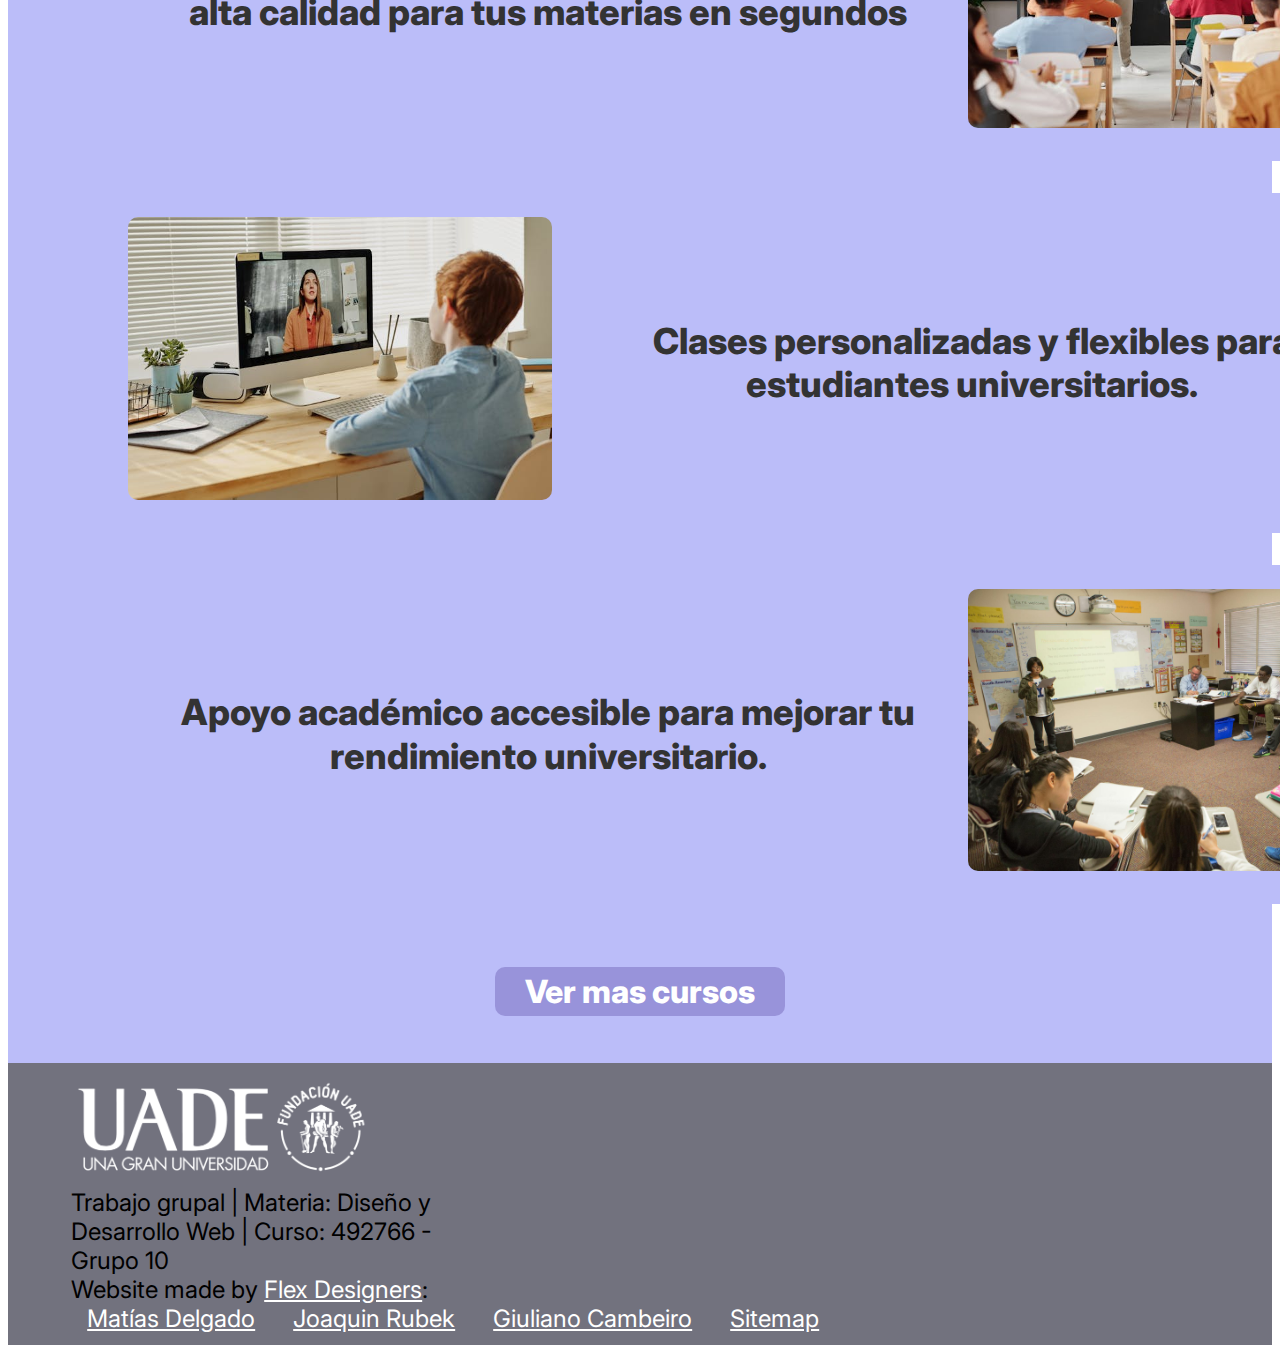
==== commit d5a0824a: "Add js" ====
--- a/index.html
+++ b/index.html
@@ -1,178 +1,161 @@
 <!DOCTYPE html>
 <html lang="es">
-  <head>
-    <meta charset="UTF-8" />
-    <meta name="viewport" content="width=device-width, initial-scale=1.0" />
-    <link rel="icon" href="./assets/images/logo.ico" />
-    <title>Inicio | Eureka!</title>
-    <link rel="stylesheet" href="./styles/index.css" />
-    <link rel="stylesheet" href="./styles/header.css" />
-    <link rel="stylesheet" href="./styles/footer.css" />
-    <link rel="stylesheet" href="./styles/general.css" />
-  </head>
-  <body class="container-general">
-    <hgroup class="main-flex">
-      <header class="header-mobile">
-        <div
-          class="collapse header-broad-container"
-          id="navbarToggleExternalContent"
-        >
-          <ul class="header--container">
-            <li class="active-menu"><a href="">Inicio</a></li>
-            <li><a href="./pages/courses_tutors.html">Cursos</a></li>
-            <li><a href="./pages/about.html">Sobre</a></li>
-            <li><a href="./pages/resources.html">Recursos</a></li>
-            <li><a href="./pages/faq_contact.html">Contacto / FAQ</a></li>
-            <li><a href="">Reservas</a></li>
-          </ul>
+
+<head>
+  <meta charset="UTF-8" />
+  <meta name="viewport" content="width=device-width, initial-scale=1.0" />
+  <link rel="icon" href="./assets/images/logo.ico" />
+  <title>Inicio | Eureka!</title>
+  <link rel="stylesheet" href="./styles/index.css" />
+  <link rel="stylesheet" href="./styles/header.css" />
+  <link rel="stylesheet" href="./styles/footer.css" />
+  <link rel="stylesheet" href="./styles/general.css" />
+</head>
+
+<body class="container-general">
+  <hgroup class="main-flex">
+    <header class="header-mobile">
+      <div class="collapse header-broad-container" id="navbarToggleExternalContent">
+        <ul class="header--container">
+          <li class="active-menu"><a href="">Inicio</a></li>
+          <li><a href="./pages/courses_tutors.html">Cursos</a></li>
+          <li><a href="./pages/about.html">Sobre</a></li>
+          <li><a href="./pages/resources.html">Recursos</a></li>
+          <li><a href="./pages/faq_contact.html">Contacto / FAQ</a></li>
+          <li><a href="">Reservas</a></li>
+        </ul>
+      </div>
+      <nav class="navbar navbar-dark">
+        <div class="container-fluid header-collapsed-container">
+          <button class="navbar-toggler" type="button" data-bs-toggle="collapse"
+            data-bs-target="#navbarToggleExternalContent" aria-controls="navbarToggleExternalContent"
+            aria-expanded="false" aria-label="Toggle navigation">
+            <span class="navbar-toggler-icon"></span>
+          </button>
+          <a href=""><img src="./assets/images/logo.png" alt="logotipo de eureka" /></a>
         </div>
-        <nav class="navbar navbar-dark">
-          <div class="container-fluid header-collapsed-container">
-            <button
-              class="navbar-toggler"
-              type="button"
-              data-bs-toggle="collapse"
-              data-bs-target="#navbarToggleExternalContent"
-              aria-controls="navbarToggleExternalContent"
-              aria-expanded="false"
-              aria-label="Toggle navigation"
-            >
-              <span class="navbar-toggler-icon"></span>
-            </button>
-            <a href=""
-              ><img src="./assets/images/logo.png" alt="logotipo de eureka"
-            /></a>
-          </div>
-        </nav>
-      </header>
+      </nav>
+    </header>
 
-      <header class="header-desktop">
-        <nav class="header-desktop-container">
-          <a href=""
-            ><img src="./assets/images/logo.png" alt="logotipo de eureka"
-          /></a>
+    <header class="header-desktop">
+      <nav class="header-desktop-container">
+        <a href=""><img src="./assets/images/logo.png" alt="logotipo de eureka" /></a>
 
-          <ul class="header--container">
-            <li class="active-menu"><a href="">Inicio</a></li>
-            <li><a href="./pages/courses_tutors.html">Cursos</a></li>
-            <li><a href="./pages/about.html">Sobre</a></li>
-            <li><a href="./pages/resources.html">Recursos</a></li>
-            <li><a href="./pages/faq_contact.html">Contacto / FAQ</a></li>
-            <li class="push-left">
-              <img
-                src="./assets/images/user.png"
-                alt="Representacion de Usuario"
-              />
-            </li>
-          </ul>
-          <div class="hidden-menu">
-            <a href="./pages/reserves.html">Reservas</a>
-          </div>
-        </nav>
-      </header>
+        <ul class="header--container">
+          <li class="active-menu"><a href="">Inicio</a></li>
+          <li><a href="./pages/courses_tutors.html">Cursos</a></li>
+          <li><a href="./pages/about.html">Sobre</a></li>
+          <li><a href="./pages/resources.html">Recursos</a></li>
+          <li><a href="./pages/faq_contact.html">Contacto / FAQ</a></li>
+          <li class="push-left">
+            <img src="./assets/images/user.png" alt="Representacion de Usuario" />
+          </li>
+        </ul>
+        <div class="hidden-menu">
+          <a href="./pages/reserves.html">Reservas</a>
+        </div>
+      </nav>
+    </header>
 
-      <article class="wordings-container">
-        <h1>Instituto<br />Eureka!</h1>
-        <h3>Encontra las clases que necesitas</h3>
-        <button>Buscar Cursos</button>
-      </article>
+    <article class="wordings-container">
+      <h1>Instituto<br />Eureka!</h1>
+      <h3>Encontra las clases que necesitas</h3>
+      <button>Buscar Cursos</button>
+    </article>
 
-      <!-- Empty div for flex positioning -->
-      <div></div>
-    </hgroup>
-    <section class="info-container">
-      <div id="eureka">
-        <h2>¿Que es Eureka?</h2>
+    <!-- Empty div for flex positioning -->
+    <div></div>
+  </hgroup>
+  <section class="info-container">
+    <div id="eureka">
+      <h2>¿Que es Eureka?</h2>
+    </div>
+    <div id="eureka-content">
+      <p>
+        Eureka es donde encontras rapidamente la ayuda que requeris para
+        completar tu ciclo de estudio
+      </p>
+    </div>
+    <div class="info-container--item">
+      <div class="info-container--item-image">
+        <img src="./assets/images/index/class.jpg" />
       </div>
-      <div id="eureka-content">
+      <div class="info-container--item-text">
         <p>
-          Eureka es donde encontras rapidamente la ayuda que requeris para
-          completar tu ciclo de estudio
+          Te ayudamos a encontrar a profesionales de alta calidad para tus
+          materias en segundos
         </p>
       </div>
-      <div class="info-container--item">
-        <div class="info-container--item-image">
-          <img src="./assets/images/index/class.jpg" />
-        </div>
-        <div class="info-container--item-text">
-          <p>
-            Te ayudamos a encontrar a profesionales de alta calidad para tus
-            materias en segundos
-          </p>
-        </div>
+    </div>
+    <div class="info-container--item">
+      <div class="info-container--item-image">
+        <img src="./assets/images/index/student.jpg" />
       </div>
-      <div class="info-container--item">
-        <div class="info-container--item-image">
-          <img src="./assets/images/index/student.jpg" />
-        </div>
-        <div class="info-container--item-text">
-          <p>
-            Clases personalizadas y flexibles para estudiantes universitarios.
-          </p>
-        </div>
+      <div class="info-container--item-text">
+        <p>
+          Clases personalizadas y flexibles para estudiantes universitarios.
+        </p>
       </div>
-      <div class="info-container--item">
-        <div class="info-container--item-image">
-          <img src="./assets/images/index/room_class.jpg" />
-        </div>
-        <div class="info-container--item-text">
-          <p>
-            Apoyo académico accesible para mejorar tu rendimiento universitario.
-          </p>
-        </div>
+    </div>
+    <div class="info-container--item">
+      <div class="info-container--item-image">
+        <img src="./assets/images/index/room_class.jpg" />
       </div>
-      <div class="info-container-btn">
-        <button class="button">Ver mas cursos</button>
+      <div class="info-container--item-text">
+        <p>
+          Apoyo académico accesible para mejorar tu rendimiento universitario.
+        </p>
       </div>
-    </section>
+    </div>
+    <div class="info-container-btn">
+      <button class="button">Ver mas cursos</button>
+    </div>
+  </section>
 
-    <footer class="footer-color">
-      <div class="w-100">
-        <div class="d-flex flex-wrap justify-content-between">
-          <img
-            src="./assets/images/logo-uade.png"
-            alt="Logo de Universidad Argentina de la Empresa"
-          />
-          <p>
-            Trabajo grupal | Materia: Diseño y Desarrollo Web | Curso: 492766 -
-            Grupo 10
-          </p>
-        </div>
-        <div class="d-flex flex-wrap justify-content-between">
-          <p>
-            Website made by
-            <a
-              href="https://mdelgadouade.github.io/DyDWeb_grupo10_servicios-profesionales/"
-              target="_blank"
-              >Flex Designers</a
-            >:
-          </p>
-          <a
-            href="https://mdelgadouade.github.io/SitioPortfolio/"
-            target="_blank"
-            >Matías Delgado</a
-          >
-          <a href="https://joacoru.github.io/tpo2/" target="_blank"
-            >Joaquin Rubek</a
-          >
-          <a href="https://giuliano-camb.github.io/TPO2/" target="_blank"
-            >Giuliano Cambeiro</a
-          >
-          <a href="./pages/sitemap.html">Sitemap</a>
-        </div>
+  <footer class="footer-color">
+    <div class="w-100">
+      <div class="d-flex flex-wrap justify-content-between">
+        <img src="./assets/images/logo-uade.png" alt="Logo de Universidad Argentina de la Empresa" />
+        <p>
+          Trabajo grupal | Materia: Diseño y Desarrollo Web | Curso: 492766 -
+          Grupo 10
+        </p>
       </div>
-    </footer>
+      <div class="d-flex flex-wrap justify-content-between">
+        <p>
+          Website made by
+          <a href="https://mdelgadouade.github.io/DyDWeb_grupo10_servicios-profesionales/" target="_blank">Flex
+            Designers</a>:
+        </p>
+        <a href="https://mdelgadouade.github.io/SitioPortfolio/" target="_blank">Matías Delgado</a>
+        <a href="https://joacoru.github.io/tpo2/" target="_blank">Joaquin Rubek</a>
+        <a href="https://giuliano-camb.github.io/TPO2/" target="_blank">Giuliano Cambeiro</a>
+        <a href="./pages/sitemap.html">Sitemap</a>
+      </div>
+    </div>
+  </footer>
 
-    <link
-      href="https://cdn.jsdelivr.net/npm/bootstrap@5.0.2/dist/css/bootstrap.min.css"
-      rel="stylesheet"
-      integrity="sha384-EVSTQN3/azprG1Anm3QDgpJLIm9Nao0Yz1ztcQTwFspd3yD65VohhpuuCOmLASjC"
-      crossorigin="anonymous"
-    />
-    <script
-      src="https://cdn.jsdelivr.net/npm/bootstrap@5.0.2/dist/js/bootstrap.bundle.min.js"
-      integrity="sha384-MrcW6ZMFYlzcLA8Nl+NtUVF0sA7MsXsP1UyJoMp4YLEuNSfAP+JcXn/tWtIaxVXM"
-      crossorigin="anonymous"
-    ></script>
-  </body>
-</html>
+  <link href="https://cdn.jsdelivr.net/npm/bootstrap@5.0.2/dist/css/bootstrap.min.css" rel="stylesheet"
+    integrity="sha384-EVSTQN3/azprG1Anm3QDgpJLIm9Nao0Yz1ztcQTwFspd3yD65VohhpuuCOmLASjC" crossorigin="anonymous" />
+  <script src="https://cdn.jsdelivr.net/npm/bootstrap@5.0.2/dist/js/bootstrap.bundle.min.js"
+    integrity="sha384-MrcW6ZMFYlzcLA8Nl+NtUVF0sA7MsXsP1UyJoMp4YLEuNSfAP+JcXn/tWtIaxVXM"
+    crossorigin="anonymous"></script>
+  <script>
+    function handleReservation() {
+      const reservation = document.querySelector('.hidden-menu');
+      const user = document.querySelector('.push-left');
+
+      user.addEventListener('click', () => {
+        reservation.style.display = 'flex';
+      });
+
+      reservation.addEventListener('mouseleave', () => {
+        reservation.style.display = 'none';
+      })
+    }
+
+    handleReservation();
+  </script>
+</body>
+
+</html>--- a/styles/header.css
+++ b/styles/header.css
@@ -80,7 +80,7 @@
 }
 
 .hidden-menu {
-  display: flex;
+  display: none;
   position: absolute;
   padding: 1.5rem;
   top: 6.45rem;
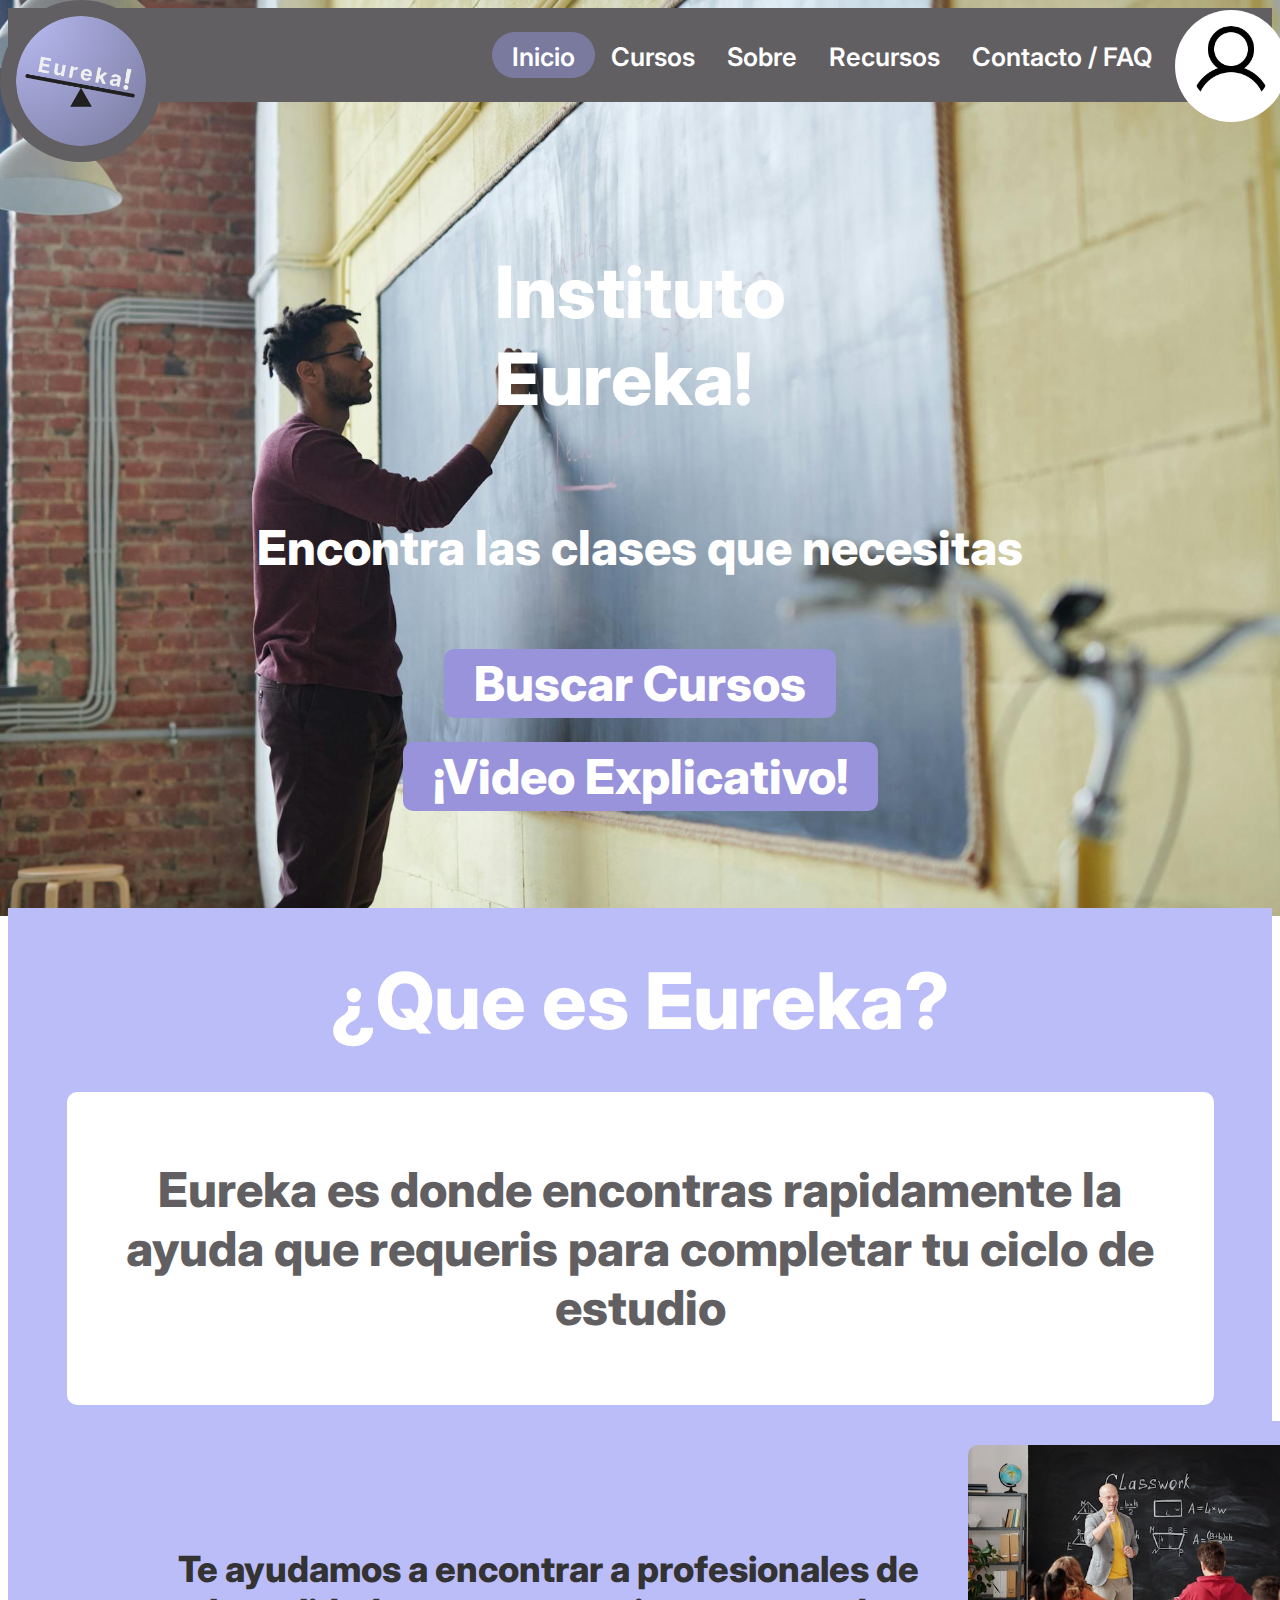
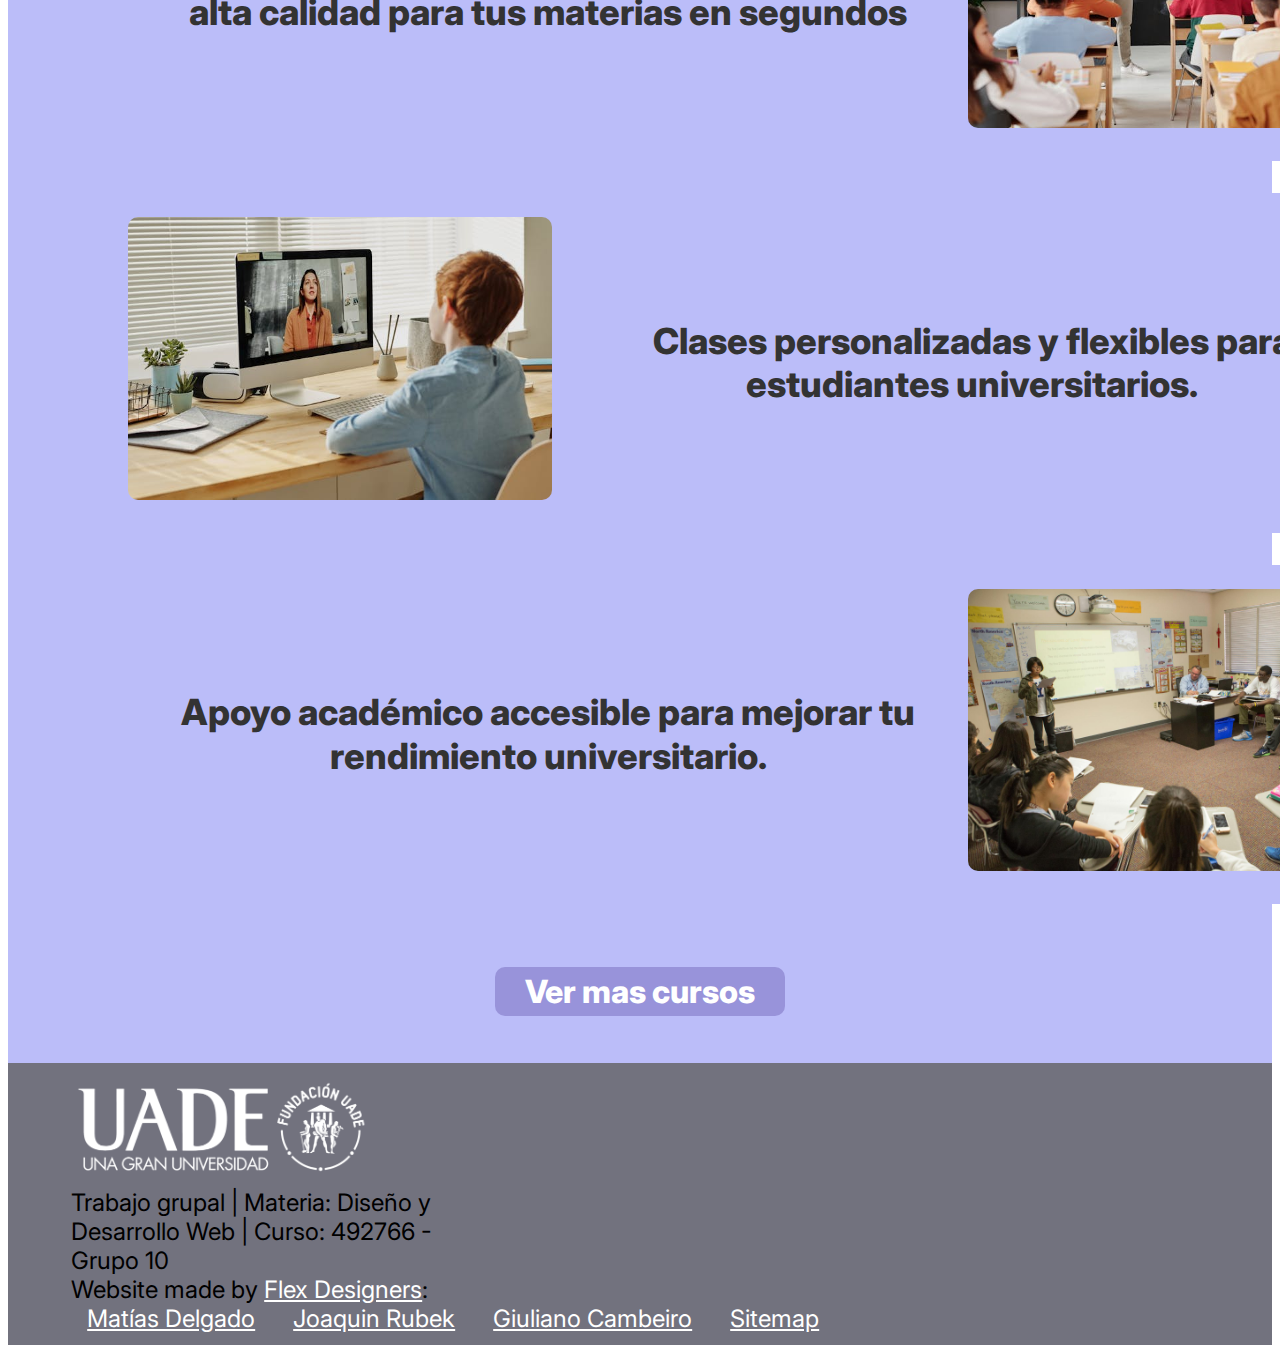
==== commit 4e7ea3ae: "video explicativo" ====
--- a/index.html
+++ b/index.html
@@ -1,161 +1,205 @@
 <!DOCTYPE html>
 <html lang="es">
-
-<head>
-  <meta charset="UTF-8" />
-  <meta name="viewport" content="width=device-width, initial-scale=1.0" />
-  <link rel="icon" href="./assets/images/logo.ico" />
-  <title>Inicio | Eureka!</title>
-  <link rel="stylesheet" href="./styles/index.css" />
-  <link rel="stylesheet" href="./styles/header.css" />
-  <link rel="stylesheet" href="./styles/footer.css" />
-  <link rel="stylesheet" href="./styles/general.css" />
-</head>
-
-<body class="container-general">
-  <hgroup class="main-flex">
-    <header class="header-mobile">
-      <div class="collapse header-broad-container" id="navbarToggleExternalContent">
-        <ul class="header--container">
-          <li class="active-menu"><a href="">Inicio</a></li>
-          <li><a href="./pages/courses_tutors.html">Cursos</a></li>
-          <li><a href="./pages/about.html">Sobre</a></li>
-          <li><a href="./pages/resources.html">Recursos</a></li>
-          <li><a href="./pages/faq_contact.html">Contacto / FAQ</a></li>
-          <li><a href="">Reservas</a></li>
-        </ul>
-      </div>
-      <nav class="navbar navbar-dark">
-        <div class="container-fluid header-collapsed-container">
-          <button class="navbar-toggler" type="button" data-bs-toggle="collapse"
-            data-bs-target="#navbarToggleExternalContent" aria-controls="navbarToggleExternalContent"
-            aria-expanded="false" aria-label="Toggle navigation">
-            <span class="navbar-toggler-icon"></span>
-          </button>
-          <a href=""><img src="./assets/images/logo.png" alt="logotipo de eureka" /></a>
-        </div>
-      </nav>
-    </header>
-
-    <header class="header-desktop">
-      <nav class="header-desktop-container">
-        <a href=""><img src="./assets/images/logo.png" alt="logotipo de eureka" /></a>
-
-        <ul class="header--container">
-          <li class="active-menu"><a href="">Inicio</a></li>
-          <li><a href="./pages/courses_tutors.html">Cursos</a></li>
-          <li><a href="./pages/about.html">Sobre</a></li>
-          <li><a href="./pages/resources.html">Recursos</a></li>
-          <li><a href="./pages/faq_contact.html">Contacto / FAQ</a></li>
-          <li class="push-left">
-            <img src="./assets/images/user.png" alt="Representacion de Usuario" />
-          </li>
-        </ul>
-        <div class="hidden-menu">
-          <a href="./pages/reserves.html">Reservas</a>
-        </div>
-      </nav>
-    </header>
-
-    <article class="wordings-container">
-      <h1>Instituto<br />Eureka!</h1>
-      <h3>Encontra las clases que necesitas</h3>
-      <button>Buscar Cursos</button>
-    </article>
-
-    <!-- Empty div for flex positioning -->
-    <div></div>
-  </hgroup>
-  <section class="info-container">
-    <div id="eureka">
-      <h2>¿Que es Eureka?</h2>
-    </div>
-    <div id="eureka-content">
-      <p>
-        Eureka es donde encontras rapidamente la ayuda que requeris para
-        completar tu ciclo de estudio
-      </p>
-    </div>
-    <div class="info-container--item">
-      <div class="info-container--item-image">
-        <img src="./assets/images/index/class.jpg" />
-      </div>
-      <div class="info-container--item-text">
+  <head>
+    <meta charset="UTF-8" />
+    <meta name="viewport" content="width=device-width, initial-scale=1.0" />
+    <link rel="icon" href="./assets/images/logo.ico" />
+    <title>Inicio | Eureka!</title>
+    <link rel="stylesheet" href="./styles/index.css" />
+    <link rel="stylesheet" href="./styles/header.css" />
+    <link rel="stylesheet" href="./styles/footer.css" />
+    <link rel="stylesheet" href="./styles/general.css" />
+  </head>
+
+  <body class="container-general">
+    <hgroup class="main-flex">
+      <header class="header-mobile">
+        <div
+          class="collapse header-broad-container"
+          id="navbarToggleExternalContent"
+        >
+          <ul class="header--container">
+            <li class="active-menu"><a href="">Inicio</a></li>
+            <li><a href="./pages/courses_tutors.html">Cursos</a></li>
+            <li><a href="./pages/about.html">Sobre</a></li>
+            <li><a href="./pages/resources.html">Recursos</a></li>
+            <li><a href="./pages/faq_contact.html">Contacto / FAQ</a></li>
+            <li><a href="">Reservas</a></li>
+          </ul>
+        </div>
+        <nav class="navbar navbar-dark">
+          <div class="container-fluid header-collapsed-container">
+            <button
+              class="navbar-toggler"
+              type="button"
+              data-bs-toggle="collapse"
+              data-bs-target="#navbarToggleExternalContent"
+              aria-controls="navbarToggleExternalContent"
+              aria-expanded="false"
+              aria-label="Toggle navigation"
+            >
+              <span class="navbar-toggler-icon"></span>
+            </button>
+            <a href=""
+              ><img src="./assets/images/logo.png" alt="logotipo de eureka"
+            /></a>
+          </div>
+        </nav>
+      </header>
+
+      <header class="header-desktop">
+        <nav class="header-desktop-container">
+          <a href=""
+            ><img src="./assets/images/logo.png" alt="logotipo de eureka"
+          /></a>
+
+          <ul class="header--container">
+            <li class="active-menu"><a href="">Inicio</a></li>
+            <li><a href="./pages/courses_tutors.html">Cursos</a></li>
+            <li><a href="./pages/about.html">Sobre</a></li>
+            <li><a href="./pages/resources.html">Recursos</a></li>
+            <li><a href="./pages/faq_contact.html">Contacto / FAQ</a></li>
+            <li class="push-left">
+              <img
+                src="./assets/images/user.png"
+                alt="Representacion de Usuario"
+              />
+            </li>
+          </ul>
+          <div class="hidden-menu">
+            <a href="./pages/reserves.html">Reservas</a>
+          </div>
+        </nav>
+      </header>
+
+      <article class="wordings-container">
+        <h1>Instituto<br />Eureka!</h1>
+        <h3>Encontra las clases que necesitas</h3>
+        <button onclick="location.href='./pages/courses_tutors.html'">
+          Buscar Cursos
+        </button>
+        <button onclick="window.open('https://youtu.be/MJc3bagxYMc', '_blank')">
+          ¡Video Explicativo!
+        </button>
+      </article>
+
+      <!-- Empty div for flex positioning -->
+      <div></div>
+    </hgroup>
+    <section class="info-container">
+      <div id="eureka">
+        <h2>¿Que es Eureka?</h2>
+      </div>
+      <div id="eureka-content">
         <p>
-          Te ayudamos a encontrar a profesionales de alta calidad para tus
-          materias en segundos
+          Eureka es donde encontras rapidamente la ayuda que requeris para
+          completar tu ciclo de estudio
         </p>
       </div>
-    </div>
-    <div class="info-container--item">
-      <div class="info-container--item-image">
-        <img src="./assets/images/index/student.jpg" />
-      </div>
-      <div class="info-container--item-text">
-        <p>
-          Clases personalizadas y flexibles para estudiantes universitarios.
-        </p>
-      </div>
-    </div>
-    <div class="info-container--item">
-      <div class="info-container--item-image">
-        <img src="./assets/images/index/room_class.jpg" />
-      </div>
-      <div class="info-container--item-text">
-        <p>
-          Apoyo académico accesible para mejorar tu rendimiento universitario.
-        </p>
-      </div>
-    </div>
-    <div class="info-container-btn">
-      <button class="button">Ver mas cursos</button>
-    </div>
-  </section>
-
-  <footer class="footer-color">
-    <div class="w-100">
-      <div class="d-flex flex-wrap justify-content-between">
-        <img src="./assets/images/logo-uade.png" alt="Logo de Universidad Argentina de la Empresa" />
-        <p>
-          Trabajo grupal | Materia: Diseño y Desarrollo Web | Curso: 492766 -
-          Grupo 10
-        </p>
-      </div>
-      <div class="d-flex flex-wrap justify-content-between">
-        <p>
-          Website made by
-          <a href="https://mdelgadouade.github.io/DyDWeb_grupo10_servicios-profesionales/" target="_blank">Flex
-            Designers</a>:
-        </p>
-        <a href="https://mdelgadouade.github.io/SitioPortfolio/" target="_blank">Matías Delgado</a>
-        <a href="https://joacoru.github.io/tpo2/" target="_blank">Joaquin Rubek</a>
-        <a href="https://giuliano-camb.github.io/TPO2/" target="_blank">Giuliano Cambeiro</a>
-        <a href="./pages/sitemap.html">Sitemap</a>
-      </div>
-    </div>
-  </footer>
-
-  <link href="https://cdn.jsdelivr.net/npm/bootstrap@5.0.2/dist/css/bootstrap.min.css" rel="stylesheet"
-    integrity="sha384-EVSTQN3/azprG1Anm3QDgpJLIm9Nao0Yz1ztcQTwFspd3yD65VohhpuuCOmLASjC" crossorigin="anonymous" />
-  <script src="https://cdn.jsdelivr.net/npm/bootstrap@5.0.2/dist/js/bootstrap.bundle.min.js"
-    integrity="sha384-MrcW6ZMFYlzcLA8Nl+NtUVF0sA7MsXsP1UyJoMp4YLEuNSfAP+JcXn/tWtIaxVXM"
-    crossorigin="anonymous"></script>
-  <script>
-    function handleReservation() {
-      const reservation = document.querySelector('.hidden-menu');
-      const user = document.querySelector('.push-left');
-
-      user.addEventListener('click', () => {
-        reservation.style.display = 'flex';
-      });
-
-      reservation.addEventListener('mouseleave', () => {
-        reservation.style.display = 'none';
-      })
-    }
-
-    handleReservation();
-  </script>
-</body>
-
-</html>+      <div class="info-container--item">
+        <div class="info-container--item-image">
+          <img src="./assets/images/index/class.jpg" />
+        </div>
+        <div class="info-container--item-text">
+          <p>
+            Te ayudamos a encontrar a profesionales de alta calidad para tus
+            materias en segundos
+          </p>
+        </div>
+      </div>
+      <div class="info-container--item">
+        <div class="info-container--item-image">
+          <img src="./assets/images/index/student.jpg" />
+        </div>
+        <div class="info-container--item-text">
+          <p>
+            Clases personalizadas y flexibles para estudiantes universitarios.
+          </p>
+        </div>
+      </div>
+      <div class="info-container--item">
+        <div class="info-container--item-image">
+          <img src="./assets/images/index/room_class.jpg" />
+        </div>
+        <div class="info-container--item-text">
+          <p>
+            Apoyo académico accesible para mejorar tu rendimiento universitario.
+          </p>
+        </div>
+      </div>
+      <div class="info-container-btn">
+        <button
+          class="button"
+          onclick="location.href='./pages/courses_tutors.html'"
+        >
+          Ver mas cursos
+        </button>
+      </div>
+    </section>
+
+    <footer class="footer-color">
+      <div class="w-100">
+        <div class="d-flex flex-wrap justify-content-between">
+          <img
+            src="./assets/images/logo-uade.png"
+            alt="Logo de Universidad Argentina de la Empresa"
+          />
+          <p>
+            Trabajo grupal | Materia: Diseño y Desarrollo Web | Curso: 492766 -
+            Grupo 10
+          </p>
+        </div>
+        <div class="d-flex flex-wrap justify-content-between">
+          <p>
+            Website made by
+            <a
+              href="https://mdelgadouade.github.io/DyDWeb_grupo10_servicios-profesionales/"
+              target="_blank"
+              >Flex Designers</a
+            >:
+          </p>
+          <a
+            href="https://mdelgadouade.github.io/SitioPortfolio/"
+            target="_blank"
+            >Matías Delgado</a
+          >
+          <a href="https://joacoru.github.io/tpo2/" target="_blank"
+            >Joaquin Rubek</a
+          >
+          <a href="https://giuliano-camb.github.io/TPO2/" target="_blank"
+            >Giuliano Cambeiro</a
+          >
+          <a href="./pages/sitemap.html">Sitemap</a>
+        </div>
+      </div>
+    </footer>
+
+    <link
+      href="https://cdn.jsdelivr.net/npm/bootstrap@5.0.2/dist/css/bootstrap.min.css"
+      rel="stylesheet"
+      integrity="sha384-EVSTQN3/azprG1Anm3QDgpJLIm9Nao0Yz1ztcQTwFspd3yD65VohhpuuCOmLASjC"
+      crossorigin="anonymous"
+    />
+    <script
+      src="https://cdn.jsdelivr.net/npm/bootstrap@5.0.2/dist/js/bootstrap.bundle.min.js"
+      integrity="sha384-MrcW6ZMFYlzcLA8Nl+NtUVF0sA7MsXsP1UyJoMp4YLEuNSfAP+JcXn/tWtIaxVXM"
+      crossorigin="anonymous"
+    ></script>
+    <script>
+      function handleReservation() {
+        const reservation = document.querySelector(".hidden-menu");
+        const user = document.querySelector(".push-left");
+
+        user.addEventListener("click", () => {
+          reservation.style.display = "flex";
+        });
+
+        reservation.addEventListener("mouseleave", () => {
+          reservation.style.display = "none";
+        });
+      }
+
+      handleReservation();
+    </script>
+  </body>
+</html>
